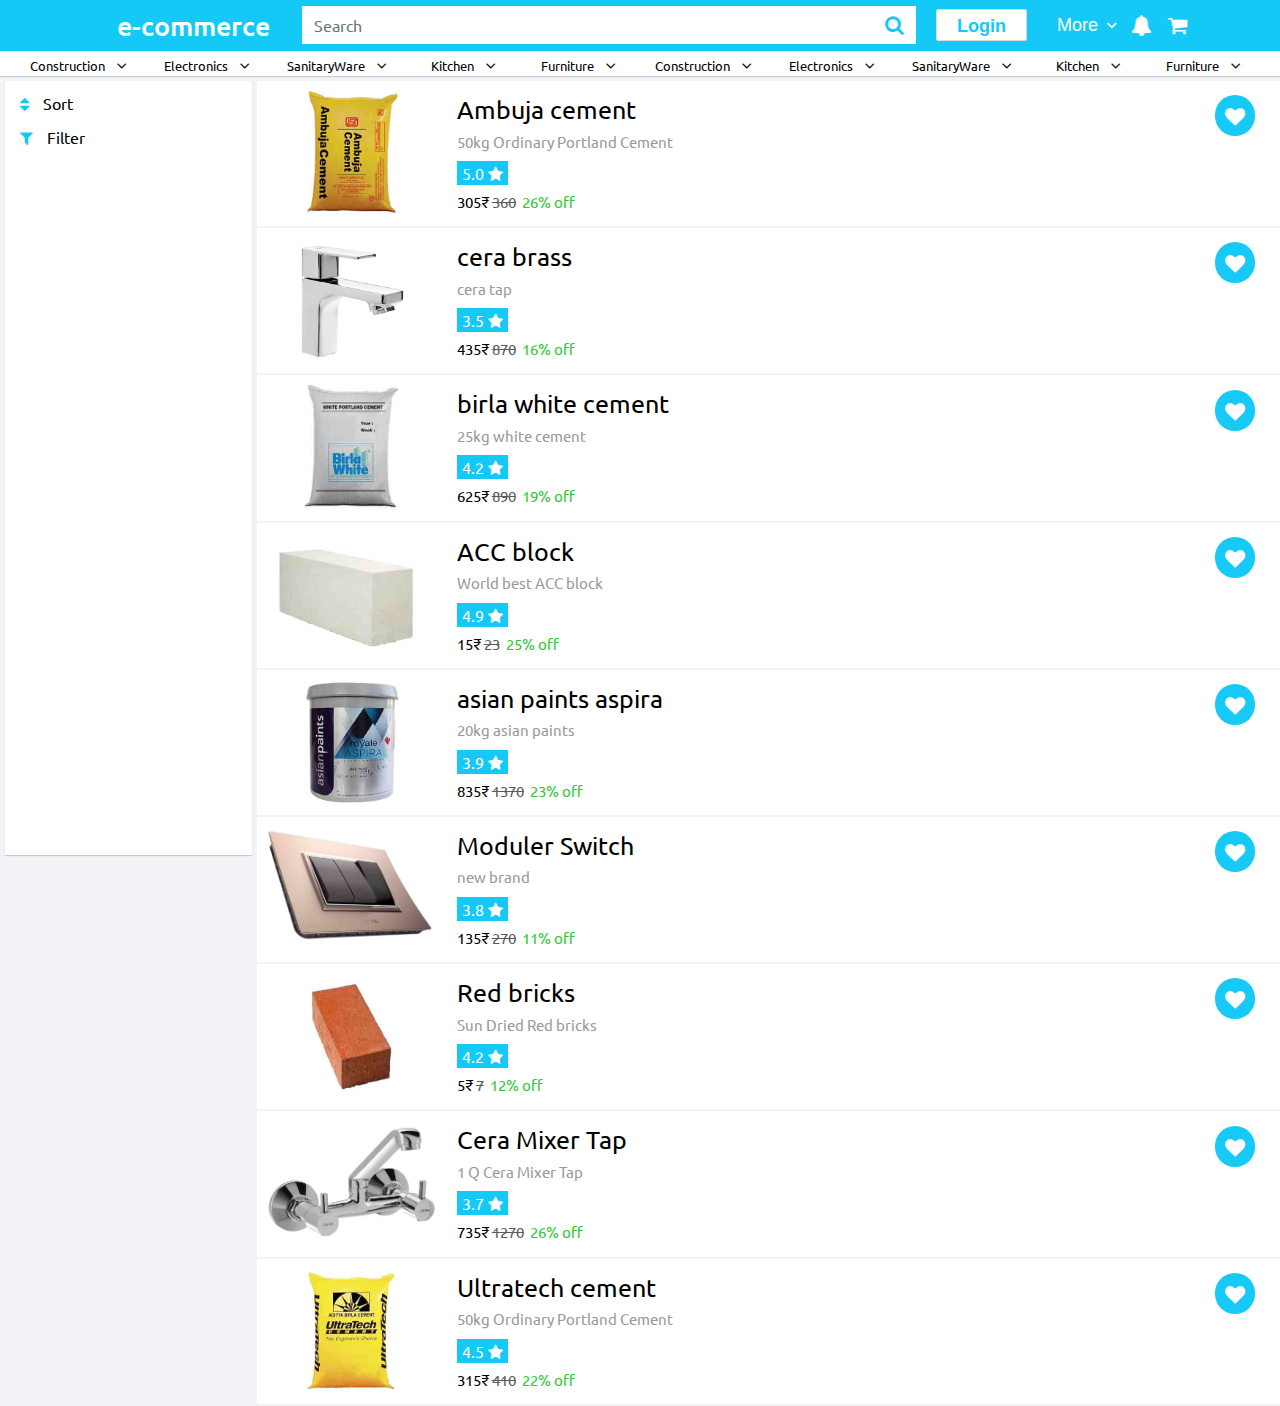
==== search_product.html @ 39e4386f "Add files via upload" ====
<!doctype html>
<html lang="en">

<head>
    <!-- Required meta tags -->
    <meta charset="utf-8">
    <!--<meta name="viewport" content="width=device-width, initial-scale=1, shrink-to-fit=no">-->
    <meta name="viewport" content="width=device-width, initial-scale=1">
    <!-- browser them color-->
    <meta name="theme-color" content="#15c9f6" />
    <link rel="stylesheet" href="https://maxcdn.bootstrapcdn.com/bootstrap/4.5.2/css/bootstrap.min.css">
    <script src="https://ajax.googleapis.com/ajax/libs/jquery/3.5.1/jquery.min.js"></script>
    <script src="https://cdnjs.cloudflare.com/ajax/libs/popper.js/1.16.0/umd/popper.min.js"></script>
    <script src="https://maxcdn.bootstrapcdn.com/bootstrap/4.5.2/js/bootstrap.min.js"></script>
    <!--font awesome icon-->
    <link rel="stylesheet" href="https://cdnjs.cloudflare.com/ajax/libs/font-awesome/4.7.0/css/font-awesome.min.css"
        integrity="sha512-SfTiTlX6kk+qitfevl/7LibUOeJWlt9rbyDn92a1DqWOw9vWG2MFoays0sgObmWazO5BQPiFucnnEAjpAB+/Sw=="
        crossorigin="anonymous" />

    <!-- google font style-->
    <link rel="preconnect" href="https://fonts.gstatic.com">
    <link href="https://fonts.googleapis.com/css2?family=Ubuntu&display=swap" rel="stylesheet">

    <link rel="stylesheet" href="css\phone.css">
    <link rel="stylesheet" href="css\style.css">
    <link rel="stylesheet" href="css/search_page_style.css">

    <title>e-commerce</title>
    <!-- page icon-->
    <!--<link rel="shortcut icon" href='images\person-male.jpg'>-->

</head>

<body>

    <!-- Navbar start -->

    <!--side navbar start-->
    <section>
        <div class="scrolltop float-right">
            <div class="menu-btn">
                <div class="menu-btn_burger ">

                </div>
            </div>
        </div>

        <div class="header" id="topheader">
            <nav class="">
                <div class="slide" id="">

                    <div class="l-navbar">


                        <div class="nav-item2">
                            <a href="" class="d-flex">
                                <div class="userimage">
                                    <yt-img-shadow id="avatar" width="48"
                                        class="style-scope ytd-rich-grid-media no-transition"
                                        style="background-color: transparent;" loaded="">
                                        <!--css-build:shady--><img id="img" class="style-scope yt-img-shadow" alt=""
                                            width="48" src="images/User image/person-male.jpg">
                                    </yt-img-shadow>
                                </div>
                                <p href="#">Login & Signup</p>
                                <!--<p href="#">user name</p>-->
                            </a>
                        </div>

                        <ul class="l-navbar-2">
                            <li class="nav-item1">
                                <a href="index.html">
                                    <p class="dropdown-item" href="#"><i class="fa fa-home"></i>Home</p>
                                </a>
                                <a href="#">
                                    <p class="dropdown-item" href="#"><i class="fa fa-user-circle"></i>My Account</p>
                                </a>
                                <a href="#">
                                    <p class="dropdown-item" href="#"><i class="fa fa-archive"></i>Orders</p>
                                </a>
                                <a href="#">
                                    <p class="dropdown-item" href="#"><i class="fa fa-heart"></i>Wishlist</p>
                                </a>
                                <a href="#">
                                    <p class="dropdown-item" href="#"><i class="fa fa-shopping-cart"></i>Cart</p>
                                </a>
                                <a href="#">
                                    <div class="hr1">
                                        <hr>
                                    </div>
                            </li>

                            <li class="nav-item1">
                                <p class="explore-m">Explore</p>
                                <a href="#">
                                    <p class="dropdown-item" href="#">Top Categories</p>
                                </a>
                                <a href="#">
                                    <p class="dropdown-item" href="#">Today's Deals</p>
                                </a>
                                <div class="hr1">
                                    <hr>
                                </div>
                            </li>

                            <li class="nav-item1">
                                <!-- full screen button -->
                                <a href="#" onclick="openfullscreen()">
                                    <p class="dropdown-item full_screen" href="#"><i class="fa fa-arrows-alt"
                                            aria-hidden="true"></i>Fullscreen</p>
                                </a>

                                <!-- close screen button -->

                                <a href="#" onclick="closefullscreen()">
                                    <p class="dropdown-item close_screen" href="#"><i class="fa fa-compress"
                                            aria-hidden="true"></i>Exitfullscreen</p>
                                </a>

                                <a href="#">
                                    <p class="dropdown-item" href="#"><i class="fa fa-bell"
                                            aria-hidden="true"></i>Notification</p>
                                </a>
                                <a href="#">
                                    <p class="dropdown-item" href="#"><i class="fa fa-map" aria-hidden="true"></i>Select
                                        your address</p>
                                </a>
                                <div class="hr1">
                                    <hr>
                                </div>
                            </li>

                            <li class="nav-item1">
                                <a href="#">
                                    <p class="dropdown-item" href="#"><i class="fa fa-question"
                                            aria-hidden="true"></i>24 x 7 Customer
                                        Care
                                    </p>
                                </a>
                                <a href="#">
                                    <p class="dropdown-item" href="#"><i class="fa fa-users"
                                            aria-hidden="true"></i>About Us</p>
                                </a>

                                <div class="hr1">
                                    <hr>
                                </div>
                                <a href="">
                                    <p class="dropdown-item" href="#"><i class="fa fa-user-circle"></i>Log Out</p>
                                </a>
                                <br>
                                <br>
                            </li>
                        </ul>

                    </div>
            </nav>
        </div>
        <!--side navbar end-->

        <!--main navbar start-->
        <nav class="navbar navbar-expand-lg navbar-dark fixed-top">

            <div class="container p--2">


                <div class="burger">
                    <div class="line"></div>
                    <div class="line"></div>
                    <div class="line"></div>
                </div>

                <a class="navbar-brand text-lowercase" href="#">e-commerce</a>

                <!--icon start-->
                <div class="main-nav">

                    <!-- icon button start-->
                    <a href="#"><i class="fa fa-bell" aria-hidden="true"></i></a>
                    <!--
          <span id="cart__total_ball_1">0</span>
          -->

                    <a href="#"><i class="fa fa-shopping-cart"></i></a>
                    <!-- icon button end-->
                </div>

                <!--icon end-->



                <div class=" input-group mb-3 search">
                    <div class="burger-1">
                        <div class="line-1"></div>
                        <div class="line-1"></div>
                        <div class="line-1"></div>
                    </div>

                    <input type="text" class="form-control comment-2" id="myInput" onkeyup="getsearchvalue()"
                        placeholder="Search">
                    <div class="can1">

                        <svg focusable="false" onclick="clearsearch()" xmlns="http://www.w3.org/2000/svg" width="34"
                            height="34" viewBox="0 0 16 27">
                            <path
                                d="M19 6.41L17.59 5 12 10.59 6.41 5 5 6.41 10.59 12 5 17.59 6.41 19 12 13.41 17.59 19 19 17.59 13.41 12z">
                            </path>
                        </svg>
                    </div>

                    <div class="input-group-append">
                        <a class="input-group-text search1" href="#"><i class="fa fa-search" aria-hidden="true"></i></a>
                    </div>

                    <div class="main-nav-1">

                        <!-- icon button start-->
                        <a href="#"><i class="fa fa-shopping-cart"></i></a>
                        <!-- icon button end-->
                    </div>
                </div>

                <div class="collapse navbar-collapse" id="navbarSupportedContent">
                    <ul class="navbar-nav ml-auto">

                        <!-- Dropdown menu start-->
                        <li class="nav-item dropdown drop1 d1">
                            <a class="nav-link1 " href="#">
                                Login
                            </a>
                            <div class="dropdown-menu s-1 d1">
                                <!--
                <div class="nav-item2 nav-item3">
                  <a href="" class="d-flex dra-2">
                    <div class="userimage2">
                      <yt-img-shadow id="avatar" width="48" class="style-scope ytd-rich-grid-media no-transition"
                        style="background-color: transparent;" loaded="">
                        <img id="img" class="style-scope yt-img-shadow" alt="" width="48"
                          src="images/User image/1IMG-20201130-WA0020.jpg">
                      </yt-img-shadow>
                    </div>
    
                    <p href="#">user name</p>
                  </a>
                </div>
              
              -->
                                <a href="#" class="dra-1">
                                    <p class="dropdown-item" href="#">New Customer ? <span href="">Sign Up</span></p>
                                </a>


                                <a href="#" class="dra-1">
                                    <p class="dropdown-item" href="#"><i class="fa fa-user-circle"
                                            aria-hidden="true"></i>My Account</p>
                                </a>
                                <a href="#" class="dra-1">
                                    <p class="dropdown-item" href="#"><i class="fa fa-archive"></i>Orders</p>
                                </a>
                                <a href="#" class="dra-1">
                                    <p class="dropdown-item" href="#"><i class="fa fa-heart"></i>Wishlist</p>
                                </a>
                                <a href="#" class="dra-1">
                                    <p class="dropdown-item" href="#"><i class="fa fa-user-circle"></i>Log Out</p>
                                </a>
                            </div>
                        </li>

                        <li class="nav-item dropdown drop1 d2">
                            <a class="nav-link1 dropdown-toggle1" href="#" id="navbardrop" data-toggle="dropdown">
                                More
                                <div class="s11">
                                    <svg width="7" height="10" viewBox="0 0 16 27" xmlns="http://www.w3.org/2000/svg"
                                        class="svv1">
                                        <path d="M16 23.207L6.11 13.161 16 3.093 12.955 0 0 13.161l12.955 13.161z"
                                            fill="#fff" class="_1zrN4q"></path>
                                    </svg>
                                </div>
                            </a>
                            <div class="dropdown-menu s-2 d2">
                                <a href="#" class="dra-1">
                                    <p class="dropdown-item" href="#"><i class="fa fa-bell"
                                            aria-hidden="true"></i>Notification</p>
                                </a>
                                <a href="#" class="dra-1">
                                    <p class="dropdown-item" href="#"><i class="fa fa-map" aria-hidden="true"></i>Select
                                        your address</p>
                                </a>
                                <a href="#" class="dra-1">
                                    <p class="dropdown-item" href="#"><i class="fa fa-question"
                                            aria-hidden="true"></i>24 x 7 Customer
                                        Care</p>
                                </a>
                                <a href="#" class="dra-1">
                                    <p class="dropdown-item" href="#"><i class="fa fa-users"
                                            aria-hidden="true"></i>About Us</p>
                                </a>
                            </div>
                        </li>
                        <!-- Dropdown menu end-->

                        <!-- icon button start-->
                        <li class="nav-item">
                            <a class="nav-link" href="#"><i class="fa fa-bell" aria-hidden="true"></i></a>
                            <!--
              <span id="cart__total_ball_2">50</span>
              -->
                        </li>

                        <li class="nav-item">
                            <a class="nav-link" href="#"><i class="fa fa-shopping-cart"></i></a>
                        </li>
                        <!-- icon button end-->
                    </ul>
                </div>
            </div>

        </nav>
        <!--main navbar end-->
        </div>
    </section>
    <!-- Navbar start end -->

    <!--link slider start-->
    <section class="slide1">
        <div class="scrollmenu container-fluid">

            <div class="new1 d_1 container nw1">
                <a href="#" class="l-scroll-h">Construction<i class="fa fa-angle-left lefta"></i></a>
                <div class="dropdown-main">
                    <ul>

                        <li class=" cs1">
                            <a class="dropdown-a" href="#">Cement
                                <i class="fa fa-angle-right"></i>
                            </a>

                            <div class="dropdown-sub">
                                <ul>
                                    <li class=" cs2">
                                        <a class="dropdown-a d-flex" href="#">Cement Company</a>
                                        <div class="dropdown-sub3">
                                            <ul>
                                                <li>
                                                    <a class="dropdown-a" href="#">Ambuja cement</a>
                                                </li>
                                                <li>
                                                    <a class="dropdown-a" href="#">Ultratech cement</a>
                                                </li>
                                                <li>
                                                    <a class="dropdown-a" href="#">Birla white cement</a>
                                                </li>
                                                <li>
                                                    <a class="dropdown-a" href="#">JK white cement</a>
                                                </li>
                                            </ul>
                                        </div>

                                    </li>

                                    <li>
                                        <a class="dropdown-a" href="#">Ordinary Portland Cement</a>
                                    </li>
                                    <li>
                                        <a class="dropdown-a" href="#">Portland Pozzolana Cement</a>
                                    </li>
                                    <li>
                                        <a class="dropdown-a" href="#">Rapid Hardening Cement</a>
                                    </li>
                                    <li>
                                        <a class="dropdown-a" href="#">Quick setting cement</a>
                                    </li>
                                    <li>
                                        <a class="dropdown-a" href="#">Low Heat Cement</a>
                                    </li>
                                    <li>
                                        <a class="dropdown-a" href="#">Sulfates resisting cement</a>
                                    </li>
                                    <li>
                                        <a class="dropdown-a" href="#">High Alumina Cement</a>
                                    </li>
                                    <li>
                                        <a class="dropdown-a" href="#">White Cement</a>
                                    </li>
                                    <li>
                                        <a class="dropdown-a" href="#">Colored cement</a>
                                    </li>
                                    <li>
                                        <a class="dropdown-a" href="#">Air Entraining Cement</a>
                                    </li>
                                    <li>
                                        <a class="dropdown-a" href="#">Expansive cement</a>
                                    </li>
                                    <li>
                                        <a class="dropdown-a" href="#">Hydrographic cement</a>
                                    </li>
                                </ul>
                            </div>

                        </li>

                        <li class=" cs1">
                            <a class="dropdown-a" href="#">TMT Bars
                                <i class="fa fa-angle-right"></i>
                            </a>
                            <div class="dropdown-sub">
                                <ul>
                                    <li class=" cs2">
                                        <a class="dropdown-a d-flex" href="#">TMT Bars Company</a>
                                        <div class="dropdown-sub3">
                                            <ul>
                                                <li>
                                                    <a class="dropdown-a" href="#">Jindal panther</a>
                                                </li>
                                                <li>
                                                    <a class="dropdown-a" href="#">JSW TMT Steel</a>
                                                </li>
                                                <li>
                                                    <a class="dropdown-a" href="#">Mongia Steel</a>
                                                </li>
                                                <li>
                                                    <a class="dropdown-a" href="#">TATA TMT Steel</a>
                                                </li>
                                            </ul>
                                        </div>

                                    </li>
                                    <li>
                                        <a class="dropdown-a" href="#">Fe 415 grade</a>
                                    </li>
                                    <li>
                                        <a class="dropdown-a" href="#">Fe 500 grade</a>
                                    </li>
                                    <li>
                                        <a class="dropdown-a" href="#">Fe 550 grade</a>
                                    </li>
                                    <li>
                                        <a class="dropdown-a" href="#">Fe 600 grade</a>
                                    </li>
                                </ul>
                            </div>
                        </li>

                        <li class=" cs1">
                            <a class="dropdown-a" href="#">Bricks and Acc Blocks
                                <i class="fa fa-angle-right"></i>
                            </a>
                            <div class="dropdown-sub">
                                <ul>
                                    <li>
                                        <a class="dropdown-a" href="#">Sun-Dried or Unburnt Clay Bricks</a>
                                    </li>

                                    <li class=" cs2">
                                        <a class="dropdown-a" href="#">Burnt Clay Bricks</a>
                                        <div class="dropdown-sub3">
                                            <ul>
                                                <li>
                                                    <a class="dropdown-a" href="#">First class bricks</a>
                                                </li>
                                                <li>
                                                    <a class="dropdown-a" href="#">Second class bricks</a>
                                                </li>
                                                <li>
                                                    <a class="dropdown-a" href="#">Third class bricks</a>
                                                </li>
                                                <li>
                                                    <a class="dropdown-a" href="#">Fourth class bricks</a>
                                                </li>
                                            </ul>
                                        </div>
                                    </li>

                                    <li>
                                        <a class="dropdown-a" href="#">Fly Ash Bricks</a>
                                    </li>
                                    <li>
                                        <a class="dropdown-a" href="#">Concrete Bricks</a>
                                    </li>

                                    <li>
                                        <a class="dropdown-a" href="#">Engineering Bricks</a>
                                    </li>
                                    <li>
                                        <a class="dropdown-a" href="#">Sand Lime or Calcium Silicate Bricks</a>
                                    </li>
                                    <li>
                                        <a class="dropdown-a" href="#">Acc Blocks</a>
                                    </li>
                                </ul>
                            </div>
                        </li>

                        <li class=" cs1">
                            <a class="dropdown-a" href="#">Tile
                                <i class="fa fa-angle-right"></i>
                            </a>
                            <div class="dropdown-sub">
                                <ul>

                                    <li class=" cs2">
                                        <a class="dropdown-a" href="#">Tiles Company</a>
                                        <div class="dropdown-sub3">
                                            <ul>
                                                <li>
                                                    <a class="dropdown-a" href="#">Kajaria Tile</a>
                                                </li>
                                                <li>
                                                    <a class="dropdown-a" href="#">Somany Tile</a>
                                                </li>
                                                <li>
                                                    <a class="dropdown-a" href="#">Pengvin Ceramic</a>
                                                </li>
                                                <li>
                                                    <a class="dropdown-a" href="#">Santuro Ceramic</a>
                                                </li>
                                            </ul>
                                        </div>
                                    </li>

                                    <li>
                                        <a class="dropdown-a" href="#">Porcelain Tiles</a>
                                    </li>
                                    <li>
                                        <a class="dropdown-a" href="#">Mosaic Tiles</a>
                                    </li>
                                    <li>
                                        <a class="dropdown-a" href="#">Marble Tiles</a>
                                    </li>
                                    <li>
                                        <a class="dropdown-a" href="#">Granite Tiles</a>
                                    </li>
                                    <li>
                                        <a class="dropdown-a" href="#">Travertine Tiles</a>
                                    </li>
                                    <li>
                                        <a class="dropdown-a" href="#">Slate Tiles</a>
                                    </li>
                                    <li>
                                        <a class="dropdown-a" href="#">Sandstone Tiles</a>
                                    </li>
                                    <li>
                                        <a class="dropdown-a" href="#">Terrazzo Tiles</a>
                                    </li>
                                    <li>
                                        <a class="dropdown-a" href="#">Onyx Tiles</a>
                                    </li>
                                    <li>
                                        <a class="dropdown-a" href="#">Wooden Tiles</a>
                                    </li>
                                    <li>
                                        <a class="dropdown-a" href="#">Hardwood Tiles</a>
                                    </li>
                                    <li>
                                        <a class="dropdown-a" href="#">Faux Wood Tiles</a>
                                    </li>
                                    <li>
                                        <a class="dropdown-a" href="#">Quartzite Tiles</a>
                                    </li>
                                </ul>
                            </div>
                        </li>
                        <li class=" cs1">
                            <a class="dropdown-a" href="#">Marble
                                <i class="fa fa-angle-right"></i>
                            </a>

                            <div class="dropdown-sub">
                                <ul>
                                    <li>
                                        <a class="dropdown-a" href="#">CALACATTA</a>
                                    </li>
                                    <li>
                                        <a class="dropdown-a" href="#">CALACATTA GOLD</a>
                                    </li>
                                    <li>
                                        <a class="dropdown-a" href="#">CARRARA WHITE</a>
                                    </li>
                                    <li>
                                        <a class="dropdown-a" href="#">STATUARIETTO</a>
                                    </li>

                                    <li>
                                        <a class="dropdown-a" href="#">ARABESCATO BRECCIA</a>
                                    </li>
                                    <li>
                                        <a class="dropdown-a" href="#">BIANCO LASA</a>
                                    </li>
                                    <li>
                                        <a class="dropdown-a" href="#">MACAEL WHITE</a>
                                    </li>
                                    <li>
                                        <a class="dropdown-a" href="#">CALACATTA LINCOLN</a>
                                    </li>

                                    <li>
                                        <a class="dropdown-a" href="#">LILAC</a>
                                    </li>
                                    <li>
                                        <a class="dropdown-a" href="#">THASSOS WHITE</a>
                                    </li>
                                    <li>
                                        <a class="dropdown-a" href="#">MOSCATO BEIGE</a>
                                    </li>
                                    <li>
                                        <a class="dropdown-a" href="#">BOTICCINO</a>
                                    </li>

                                    <li>
                                        <a class="dropdown-a" href="#">PREMIUM BEIGE</a>
                                    </li>
                                    <li>
                                        <a class="dropdown-a" href="#">PIETRA GREY</a>
                                    </li>

                                </ul>
                            </div>
                        </li>

                        <li class=" cs1">
                            <a class="dropdown-a" href="#">Raw Material<i class="fa fa-angle-right"></i></a>
                            <div class="dropdown-sub">
                                <ul>
                                    <li>
                                        <a class="dropdown-a" href="#">Sand</a>
                                    </li>
                                    <li>
                                        <a class="dropdown-a" href="#">Aggregates</a>
                                    </li>

                                    <li>
                                        <a class="" href="#"></a>
                                    </li>
                                    <li>
                                        <a class="" href="#"></a>
                                    </li>

                                    <li>
                                        <a class="" href="#"></a>
                                    </li>
                                    <li>
                                        <a class="" href="#"></a>
                                    </li>
                                    <li>
                                        <a class="" href="#"></a>
                                    </li>

                                </ul>
                            </div>
                        </li>
                    </ul>
                </div>
            </div>

            <div class="new1 d_1 container">
                <a href="#" class="l-scroll-h">Electronics<i class="fa fa-angle-left lefta"></i></a>
                <div class="dropdown-main">
                    <ul>

                        <li class=" cs1">
                            <a class="dropdown-a" href="#">Switch<i class="fa fa-angle-right"></i></a>

                            <div class="dropdown-sub">
                                <ul>

                                    <li class=" cs2">
                                        <a class="dropdown-a" href="#">Switch Company</a>
                                        <div class="dropdown-sub3">
                                            <ul>
                                                <li>
                                                    <a class="dropdown-a" href="#">Havells</a>
                                                </li>
                                                <li>
                                                    <a class="dropdown-a" href="#">Anchor</a>
                                                </li>
                                                <li>
                                                    <a class="dropdown-a" href="#">Legrand</a>
                                                </li>
                                                <li>
                                                    <a class="dropdown-a" href="#">Simon</a>
                                                </li>
                                            </ul>
                                        </div>
                                    </li>

                                    <li>
                                        <a class="dropdown-a" href="#">Moduler switch</a>
                                    </li>

                                    <li class=" cs2">
                                        <a class="dropdown-a" href="#">Way Switch</a>
                                        <div class="dropdown-sub3">
                                            <ul>
                                                <li>
                                                    <a class="dropdown-a" href="#">One way Electrical Switch</a>
                                                </li>
                                                <li>
                                                    <a class="dropdown-a" href="#">Two way Electrical Switch</a>
                                                </li>
                                                <li>
                                                    <a class="dropdown-a" href="#">Three way Electrical Switch</a>
                                                </li>
                                                <li>
                                                    <a class="dropdown-a" href="#">Four Way Electrical Switch</a>
                                                </li>
                                            </ul>
                                        </div>
                                    </li>

                                    <li>
                                        <a class="dropdown-a" href="#">Multi-Location Switch</a>
                                    </li>
                                    <li>
                                        <a class="dropdown-a" href="#">Bell Switch</a>
                                    </li>
                                    <li>
                                        <a class="dropdown-a" href="#">Fan Regulator</a>
                                    </li>
                                    <li>
                                        <a class="dropdown-a" href="#">Modular mcb switch</a>
                                    </li>
                                    <li>
                                        <a class="dropdown-a" href="#">Dimmer Switch</a>
                                    </li>
                                    <li>
                                        <a class="dropdown-a" href="#">Motor Starter Switch</a>
                                    </li>

                                </ul>
                            </div>

                        </li>

                        <li class=" cs1">
                            <a class="dropdown-a" href="#">Sockets
                                <i class="fa fa-angle-right"></i>
                            </a>
                            <div class="dropdown-sub">
                                <ul>
                                    <li class=" cs2">
                                        <a class="dropdown-a" href="#">Socket Company</a>
                                        <div class="dropdown-sub3">
                                            <ul>
                                                <li>
                                                    <a class="dropdown-a" href="#">Havells</a>
                                                </li>
                                                <li>
                                                    <a class="dropdown-a" href="#">Anchor</a>
                                                </li>
                                                <li>
                                                    <a class="dropdown-a" href="#">Legrand</a>
                                                </li>
                                                <li>
                                                    <a class="dropdown-a" href="#">Simon</a>
                                                </li>
                                            </ul>
                                        </div>
                                    </li>

                                    <li>
                                        <a class="dropdown-a" href="#">Moduler Socket</a>
                                    </li>

                                    <li>
                                        <a class="dropdown-a" href="#">two pin plug Socket</a>
                                    </li>

                                    <li>
                                        <a class="dropdown-a" href="#">three pin plug Socket</a>
                                    </li>

                                    <li>
                                        <a class="dropdown-a" href="#">Heater Socket</a>
                                    </li>

                                    <li>
                                        <a class="dropdown-a" href="#">USB Charger or Socket</a>
                                    </li>

                                    <li>
                                        <a class="dropdown-a" href="#">TV Socket</a>
                                    </li>

                                </ul>
                            </div>
                        </li>

                        <li class=" cs1">
                            <a class="dropdown-a" href="#">Light<i class="fa fa-angle-right"></i></a>
                            <div class="dropdown-sub">
                                <ul>
                                    <li class=" cs2">
                                        <a class="dropdown-a" href="#">Light Company</a>
                                        <div class="dropdown-sub3">
                                            <ul>
                                                <li>
                                                    <a class="dropdown-a" href="#">Havells</a>
                                                </li>
                                                <li>
                                                    <a class="dropdown-a" href="#">Anchor</a>
                                                </li>
                                                <li>
                                                    <a class="dropdown-a" href="#">Legrand</a>
                                                </li>
                                                <li>
                                                    <a class="dropdown-a" href="#">Simon</a>
                                                </li>
                                            </ul>
                                        </div>
                                    </li>

                                    <li class=" cs2">
                                        <a class="dropdown-a" href="#">Bulb holder</a>
                                        <div class="dropdown-sub3">
                                            <ul>
                                                <li>
                                                    <a class="dropdown-a" href="#">Moduler Bulb holder</a>
                                                </li>
                                                <li>
                                                    <a class="dropdown-a" href="#">Normal Bulb holder</a>
                                                </li>
                                                <li>
                                                    <a class="dropdown-a" href="#">Bayonet Cap</a>
                                                </li>
                                                <li>
                                                    <a class="dropdown-a" href="#">Edison Screw Cap</a>
                                                </li>
                                            </ul>
                                        </div>
                                    </li>

                                    <li>
                                        <a class="dropdown-a" href="#">Pendants</a>
                                    </li>
                                    <li>
                                        <a class="dropdown-a" href="#">Wall scones</a>
                                    </li>
                                    <li>
                                        <a class="dropdown-a" href="#">Valance lighting</a>
                                    </li>
                                    <li>
                                        <a class="dropdown-a" href="#">Track lighting</a>
                                    </li>

                                    <li>
                                        <a class="dropdown-a" href="#">Chandeliers</a>
                                    </li>
                                    <li>
                                        <a class="dropdown-a" href="#">Ceiling</a>
                                    </li>
                                    <li>
                                        <a class="dropdown-a" href="#">Recessed</a>
                                    </li>
                                    <li>
                                        <a class="dropdown-a" href="#">Undercabinet</a>
                                    </li>

                                    <li>
                                        <a class="dropdown-a" href="#">Floor lamps</a>
                                    </li>
                                    <li>
                                        <a class="dropdown-a" href="#">Wall grazers</a>
                                    </li>
                                    <li>
                                        <a class="dropdown-a" href="#">Wall washers</a>
                                    </li>
                                </ul>
                            </div>
                        </li>

                        <li class=" cs1">
                            <a class="dropdown-a" href="#">Other
                                <i class="fa fa-angle-right"></i>
                            </a>
                            <div class="dropdown-sub">
                                <ul>
                                    <li>
                                        <a class="dropdown-a" href="#">Switch Bord</a>
                                    </li>
                                    <li>
                                        <a class="dropdown-a" href="#">Moduler Switch Bord</a>
                                    </li>
                                    <li>
                                        <a class="dropdown-a" href="#">Power Unit</a>
                                    </li>
                                    <li>
                                        <a class="dropdown-a" href="#">Wire</a>
                                    </li>
                                </ul>
                            </div>
                        </li>
                    </ul>
                </div>
            </div>

            <div class="new1 d_1 container">
                <a href="#" class="l-scroll-h">SanitaryWare<i class="fa fa-angle-left lefta"></i></a>
                <div class="dropdown-main">
                    <ul>

                        <li class=" cs1">
                            <a class="dropdown-a" href="#">Tap
                                <i class="fa fa-angle-right"></i>
                            </a>

                            <div class="dropdown-sub">
                                <ul>
                                    <li>
                                        <a class="dropdown-a" href="#">Kitchen Tap</a>
                                    </li>
                                    <li>
                                        <a class="dropdown-a" href="#">Modern Tap</a>
                                    </li>
                                    <li>
                                        <a class="dropdown-a" href="#">Single lever</a>
                                    </li>
                                    <li>
                                        <a class="dropdown-a" href="#">Wall Mounted</a>
                                    </li>
                                    <li>
                                        <a class="dropdown-a" href="#">Twin lever</a>
                                    </li>
                                    <li>
                                        <a class="dropdown-a" href="#">Mixer Tap</a>
                                    </li>
                                    <li>
                                        <a class="dropdown-a" href="#">Dual Spout</a>
                                    </li>
                                    <li>
                                        <a class="dropdown-a" href="#">Luxury Tap</a>
                                    </li>
                                </ul>
                            </div>

                        </li>

                        <li class=" cs1">
                            <a class="dropdown-a" href="#">Shower
                                <i class="fa fa-angle-right"></i>
                            </a>
                            <div class="dropdown-sub">
                                <ul>
                                    <li>
                                        <a class="dropdown-a" href="#">Overhead Shower</a>
                                    </li>
                                    <li>
                                        <a class="dropdown-a" href="#">Rain Shower</a>
                                    </li>
                                    <li>
                                        <a class="dropdown-a" href="#">Hand Shower</a>
                                    </li>
                                    <li>
                                        <a class="dropdown-a" href="#">Brass Showers</a>
                                    </li>
                                    <li>
                                        <a class="dropdown-a" href="#">Multi Function Shower</a>
                                    </li>
                                    <li>
                                        <a class="dropdown-a" href="#">CP Shower</a>
                                    </li>
                                    <li>
                                        <a class="dropdown-a" href="#">Waterfall Shower</a>
                                    </li>
                                    <li>
                                        <a class="dropdown-a" href="#">Telephonic Shower</a>
                                    </li>
                                    <li>
                                        <a class="dropdown-a" href="#">Wall Shower</a>
                                    </li>
                                </ul>
                            </div>
                        </li>

                        <li class=" cs1">
                            <a class="dropdown-a" href="#">Pipes
                                <i class="fa fa-angle-right"></i>
                            </a>
                            <div class="dropdown-sub">
                                <ul>

                                    <li class=" cs2">
                                        <a class="dropdown-a" href="#">PVC Pipe</a>
                                        <div class="dropdown-sub3">
                                            <ul>
                                                <li>
                                                    <a class="dropdown-a" href="#">Sink drain Pipe</a>
                                                </li>
                                                <li>
                                                    <a class="dropdown-a" href="#">Toilet drain Pipe</a>
                                                </li>
                                                <li>
                                                    <a class="dropdown-a" href="#">Bathtub drain Pipe</a>
                                                </li>
                                                <li>
                                                    <a class="dropdown-a" href="#">Vent stacks Pipe</a>
                                                </li>
                                                <li>
                                                    <a class="dropdown-a" href="#">Main water Pipe</a>
                                                </li>
                                                <li>
                                                    <a class="dropdown-a" href="#">High-pressure Pipe</a>
                                                </li>

                                            </ul>
                                        </div>
                                    </li>

                                    <li class=" cs2">
                                        <a class="dropdown-a" href="#">CPVC Pipe</a>
                                        <div class="dropdown-sub3">
                                            <ul>
                                                <li>
                                                    <a class="dropdown-a" href="#">Hot water Pipe</a>
                                                </li>
                                                <li>
                                                    <a class="dropdown-a" href="#">Drinking water Pipe</a>
                                                </li>
                                                <li>
                                                    <a class="dropdown-a" href="#">Hot water drains Pipe</a>
                                                </li>
                                                <li>
                                                    <a class="dropdown-a" href="#">Waste and water disposal Pipe</a>
                                                </li>
                                            </ul>
                                        </div>
                                    </li>

                                    <li>
                                        <a class="dropdown-a" href="#">Copper Pipe</a>
                                    </li>
                                    <li>
                                        <a class="dropdown-a" href="#">PEX Pipe</a>
                                    </li>

                                    <li>
                                        <a class="dropdown-a" href="#">Galvanized Piping</a>
                                    </li>
                                    <li>
                                        <a class="dropdown-a" href="#">Brass Pipe</a>
                                    </li>
                                </ul>
                            </div>
                        </li>

                        <li class=" cs1">
                            <a class="dropdown-a" href="#">Water Tank
                                <i class="fa fa-angle-right"></i>
                            </a>
                            <div class="dropdown-sub">
                                <ul>
                                    <li>
                                        <a class="dropdown-a" href="#">1000L</a>
                                    </li>
                                    <li>
                                        <a class="dropdown-a" href="#">2000L</a>
                                    </li>
                                    <li>
                                        <a class="dropdown-a" href="#">3000L</a>
                                    </li>
                                    <li>
                                        <a class="dropdown-a" href="#">4000L</a>
                                    </li>
                                    <li>
                                        <a class="dropdown-a" href="#">5000L</a>
                                    </li>
                                    <li>
                                        <a class="dropdown-a" href="#">6000L</a>
                                    </li>
                                    <li>
                                        <a class="dropdown-a" href="#">7000L</a>
                                    </li>
                                    <li>
                                        <a class="dropdown-a" href="#">8000L</a>
                                    </li>
                                    <li>
                                        <a class="dropdown-a" href="#">9000L</a>
                                    </li>
                                    <li>
                                        <a class="dropdown-a" href="#">10,000L</a>
                                    </li>
                                </ul>
                            </div>
                        </li>

                        <li class=" cs1">
                            <a class="dropdown-a" href="#">wash basin and bathtub
                                <i class="fa fa-angle-right"></i>
                            </a>

                            <div class="dropdown-sub">
                                <ul>
                                    <li>
                                        <a class="dropdown-a" href="#">Top mounted sink</a>
                                    </li>
                                    <li>
                                        <a class="dropdown-a" href="#">Wall mounted sink </a>
                                    </li>
                                    <li>
                                        <a class="dropdown-a" href="#">Under mount Sink</a>
                                    </li>
                                    <li>
                                        <a class="dropdown-a" href="#">Pedestal Sink</a>
                                    </li>
                                    <li>
                                        <a class="dropdown-a" href="#">Wash plane Sink</a>
                                    </li>
                                    <li>
                                        <a class="dropdown-a" href="#">sink with counter top </a>
                                    </li>
                                    <li>
                                        <a class="dropdown-a" href="#">Normal sink</a>
                                    </li>

                                    <li>
                                        <a class="dropdown-a" href="#">modern bathtub</a>
                                    </li>
                                </ul>
                            </div>

                        <li class=" cs1">
                            <a class="dropdown-a" href="#">other
                                <i class="fa fa-angle-right"></i>
                            </a>

                            <div class="dropdown-sub">
                                <ul>
                                    <li>
                                        <a class="dropdown-a" href="#">Shop holde</a>
                                    </li>
                                    <li>
                                        <a class="dropdown-a" href="#">Corner Wall Shelf</a>
                                    </li>
                                    <li>
                                        <a class="dropdown-a" href="#">Tooth Brush Holder</a>
                                    </li>
                                    <li>
                                        <a class="dropdown-a" href="#">Towel holder</a>
                                    </li>
                                    <li>
                                        <a class="dropdown-a" href="#">Toilet paper holder</a>
                                    </li>
                                    <li>
                                        <a class="" href="#"></a>
                                    </li>
                                </ul>
                            </div>

                        </li>

                        </li>
                    </ul>
                </div>
            </div>

            <div class="new1 d_1 container">

                <a href="#" class="l-scroll-h">Kitchen<i class="fa fa-angle-left lefta"></i></a>
                <div class="dropdown-main">
                    <ul>

                        <li class=" cs1">
                            <a class="dropdown-a" href="#">Sink
                                <i class="fa fa-angle-right"></i>
                            </a>

                            <div class="dropdown-sub">
                                <ul>
                                    <li>
                                        <a class="dropdown-a" href="#">Granite / Marble Sink</a>
                                    </li>
                                    <li>
                                        <a class="dropdown-a" href="#">Stainless Steel Sink</a>
                                    </li>
                                    <li>
                                        <a class="dropdown-a" href="#">Quartz Sink</a>
                                    </li>
                                    <li>
                                        <a class="dropdown-a" href="#">Single bowl</a>
                                    </li>
                                    <li>
                                        <a class="dropdown-a" href="#">Double bowl sink</a>
                                    </li>
                                    <li>
                                        <a class="dropdown-a" href="#">Sink with drainboard</a>
                                    </li>
                                    <li>
                                        <a class="dropdown-a" href="#">Top mount sink</a>
                                    </li>
                                    <li>
                                        <a class="dropdown-a" href="#">Undermount sink</a>
                                    </li>
                                    <li>
                                        <a class="dropdown-a" href="#">Integrated sink</a>
                                    </li>
                                </ul>
                            </div>

                        </li>

                        <li class=" cs1">
                            <a class="dropdown-a" href="#">Kitchens Floor Tiles
                                <i class="fa fa-angle-right"></i>
                            </a>
                            <div class="dropdown-sub">
                                <ul>
                                    <li>
                                        <a class="dropdown-a" href="#">Solitaire</a>
                                    </li>
                                    <li>
                                        <a class="dropdown-a" href="#">Premium</a>
                                    </li>
                                    <li>
                                        <a class="dropdown-a" href="#">Nuovo</a>
                                    </li>
                                    <li>
                                        <a class="dropdown-a" href="#">Megalith</a>
                                    </li>
                                    <li>
                                        <a class="dropdown-a" href="#">Square</a>
                                    </li>
                                    <li>
                                        <a class="dropdown-a" href="#">Digital</a>
                                    </li>
                                </ul>
                            </div>
                        </li>

                        <li class=" cs1">
                            <a class="dropdown-a" href="#">Kitchens Tap
                                <i class="fa fa-angle-right"></i>
                            </a>
                            <div class="dropdown-sub">
                                <ul>
                                    <li>
                                        <a class="dropdown-a" href="#">Kitchen Tap</a>
                                    </li>
                                    <li>
                                        <a class="dropdown-a" href="#">Modern Tap</a>
                                    </li>
                                    <li>
                                        <a class="dropdown-a" href="#">Single lever</a>
                                    </li>
                                    <li>
                                        <a class="dropdown-a" href="#">Wall Mounted</a>
                                    </li>
                                    <li>
                                        <a class="dropdown-a" href="#">Twin lever</a>
                                    </li>
                                    <li>
                                        <a class="dropdown-a" href="#">Mixer Tap</a>
                                    </li>
                                    <li>
                                        <a class="dropdown-a" href="#">Dual Spout</a>
                                    </li>
                                    <li>
                                        <a class="dropdown-a" href="#">Luxury Tap</a>
                                    </li>
                                </ul>
                            </div>
                        </li>

                        <li class=" cs1">
                            <a class="dropdown-a" href="#">Kitchen Chimney
                                <i class="fa fa-angle-right"></i>
                            </a>
                            <div class="dropdown-sub">
                                <ul>
                                    <li>
                                        <a class="dropdown-a" href="#">Wall Mounted Chimney</a>
                                    </li>
                                    <li>
                                        <a class="dropdown-a" href="#">Top Mounted Chimney</a>
                                    </li>
                                    <li>
                                        <a class="" href="#"></a>
                                    </li>
                                    <li>
                                        <a class="" href="#"></a>
                                    </li>
                                    <li>
                                        <a class="" href="#"></a>
                                    </li>
                                </ul>
                            </div>
                        </li>

                        <li class=" cs1">
                            <a class="dropdown-a" href="#">Other
                                <i class="fa fa-angle-right"></i>
                            </a>
                            <div class="dropdown-sub">
                                <ul>
                                    <li>
                                        <a class="dropdown-a" href="#">Corner Wall Shelf</a>
                                    </li>
                                    <li>
                                        <a class="dropdown-a" href="#">Towel holder</a>
                                    </li>
                                    <li>
                                        <a class="" href="#"></a>
                                    </li>
                                    <li>
                                        <a class="" href="#"></a>
                                    </li>
                                    <li>
                                        <a class="" href="#"></a>
                                    </li>
                                    <li>
                                        <a class="" href="#"></a>
                                    </li>

                                </ul>
                            </div>
                        </li>

                    </ul>
                </div>
            </div>

            <div class="new1 d_1 container">

                <a href="#" class="l-scroll-h">Furniture<i class="fa fa-angle-left lefta"></i></a>
                <div class="dropdown-main">
                    <ul>

                        <li class=" cs1">
                            <a class="dropdown-a" href="#">Door
                                <i class="fa fa-angle-right"></i>
                            </a>

                            <div class="dropdown-sub">
                                <ul>
                                    <li>
                                        <a class="dropdown-a" href="#">Wood Door</a>
                                    </li>
                                    <li>
                                        <a class="dropdown-a" href="#">Steel Door</a>
                                    </li>
                                    <li>
                                        <a class="dropdown-a" href="#">Aluminium Door</a>
                                    </li>
                                    <li>
                                        <a class="dropdown-a" href="#">UPVC Door</a>
                                    </li>
                                    <li>
                                        <a class="dropdown-a" href="#">Vinyl Door</a>
                                    </li>
                                    <li>
                                        <a class="dropdown-a" href="#">Glass Door</a>
                                    </li>
                                    <li>
                                        <a class="dropdown-a" href="#">Hollow core Doors</a>
                                    </li>

                                </ul>
                            </div>

                        </li>

                        <li class=" cs1">
                            <a class="dropdown-a" href="#">Window
                                <i class="fa fa-angle-right"></i>
                            </a>
                            <div class="dropdown-sub">
                                <ul>
                                    <li>
                                        <a class="dropdown-a" href="#">Wood Window</a>
                                    </li>
                                    <li>
                                        <a class="dropdown-a" href="#">Steel Window</a>
                                    </li>
                                    <li>
                                        <a class="dropdown-a" href="#">Aluminium Window</a>
                                    </li>
                                    <li>
                                        <a class="dropdown-a" href="#">Glass Window</a>
                                    </li>
                                </ul>
                            </div>
                        </li>

                        <li class=" cs1">
                            <a class="dropdown-a" href="#">Chaukhat
                                <i class="fa fa-angle-right"></i>
                            </a>
                            <div class="dropdown-sub">
                                <ul>
                                    <li>
                                        <a class="dropdown-a" href="#">Wood Chaukhat</a>
                                    </li>
                                    <li>
                                        <a class="dropdown-a" href="#">Steel Chaukhat</a>
                                    </li>
                                    <li>
                                        <a class="dropdown-a" href="#">Apollo Chaukhat</a>
                                    </li>
                                    <li>
                                        <a class="" href="#"></a>
                                    </li>
                                </ul>
                            </div>
                        </li>

                        <li class=" cs1">
                            <a class="dropdown-a" href="#">other
                                <i class="fa fa-angle-right"></i>
                            </a>
                            <div class="dropdown-sub">
                                <ul>
                                    <li>
                                        <a class="dropdown-a" href="#">Door Handle</a>
                                    </li>
                                    <li>
                                        <a class="dropdown-a" href="#">door lock</a>
                                    </li>
                                    <li>
                                        <a class="dropdown-a" href="#">Window lock</a>
                                    </li>
                                    <li>
                                        <a class="" href="#"></a>
                                    </li>
                                </ul>
                            </div>
                        </li>
                    </ul>
                </div>
            </div>

            <div class="new1 d_1 container">

                <a href="#" class="l-scroll-h">Construction<i class="fa fa-angle-left lefta"></i></a>
                <div class="dropdown-main2">
                    <ul>

                        <li class=" cs1">
                            <a class="dropdown-a" href="#">
                                <i class="fa fa-angle-left lefta"></i>
                                a
                            </a>

                            <div class="dropdown-sub2">
                                <ul>
                                    <li>
                                        <a class="dropdown-a" href="#">1</a>
                                    </li>
                                    <li>
                                        <a class="dropdown-a" href="#">2</a>
                                    </li>
                                    <li>
                                        <a class="dropdown-a" href="#">3</a>
                                    </li>
                                    <li>
                                        <a class="dropdown-a" href="#">4</a>
                                    </li>
                                </ul>
                            </div>

                        </li>

                        <li class=" cs1">
                            <a class="dropdown-a" href="#">
                                <i class="fa fa-angle-left lefta"></i>
                                b
                            </a>
                            <div class="dropdown-sub2">
                                <ul>
                                    <li>
                                        <a class="dropdown-a" href="#">5</a>
                                    </li>
                                    <li>
                                        <a class="dropdown-a" href="#">6</a>
                                    </li>
                                    <li>
                                        <a class="dropdown-a" href="#">7</a>
                                    </li>
                                    <li>
                                        <a class="dropdown-a" href="#">8</a>
                                    </li>
                                </ul>
                            </div>
                        </li>

                        <li class=" cs1">
                            <a class="dropdown-a" href="#"><i class="fa fa-angle-left lefta"></i>
                                c
                            </a>
                            <div class="dropdown-sub2">
                                <ul>
                                    <li>
                                        <a class="dropdown-a" href="#">9</a>
                                    </li>
                                    <li>
                                        <a class="dropdown-a" href="#">10</a>
                                    </li>
                                    <li>
                                        <a class="dropdown-a" href="#">11</a>
                                    </li>
                                    <li>
                                        <a class="dropdown-a" href="#">12</a>
                                    </li>
                                </ul>
                            </div>
                        </li>

                        <li class=" cs1">
                            <a class="dropdown-a" href="#">
                                <i class="fa fa-angle-left lefta"></i>
                                d
                            </a>
                            <div class="dropdown-sub2">
                                <ul>
                                    <li>
                                        <a class="dropdown-a" href="#">13</a>
                                    </li>
                                    <li>
                                        <a class="dropdown-a" href="#">14</a>
                                    </li>
                                    <li>
                                        <a class="dropdown-a" href="#">15</a>
                                    </li>
                                    <li>
                                        <a class="dropdown-a" href="#">16</a>
                                    </li>
                                </ul>
                            </div>
                        </li>
                    </ul>
                </div>
            </div>

            <div class="new1 d_1 container">

                <a href="#" class="l-scroll-h">Electronics<i class="fa fa-angle-left lefta"></i></a>
                <div class="dropdown-main2">
                    <ul>

                        <li class=" cs1">
                            <a class="dropdown-a" href="#">
                                <i class="fa fa-angle-left lefta"></i>
                                a
                            </a>

                            <div class="dropdown-sub2">
                                <ul>
                                    <li>
                                        <a class="dropdown-a" href="#">1</a>
                                    </li>
                                    <li>
                                        <a class="dropdown-a" href="#">2</a>
                                    </li>
                                    <li>
                                        <a class="dropdown-a" href="#">3</a>
                                    </li>
                                    <li>
                                        <a class="dropdown-a" href="#">4</a>
                                    </li>
                                </ul>
                            </div>

                        </li>

                        <li class=" cs1">
                            <a class="dropdown-a" href="#">
                                <i class="fa fa-angle-left lefta"></i>
                                b
                            </a>
                            <div class="dropdown-sub2">
                                <ul>
                                    <li>
                                        <a class="dropdown-a" href="#">5</a>
                                    </li>
                                    <li>
                                        <a class="dropdown-a" href="#">6</a>
                                    </li>
                                    <li>
                                        <a class="dropdown-a" href="#">7</a>
                                    </li>
                                    <li>
                                        <a class="dropdown-a" href="#">8</a>
                                    </li>
                                </ul>
                            </div>
                        </li>

                        <li class=" cs1">
                            <a class="dropdown-a" href="#"><i class="fa fa-angle-left lefta"></i>
                                c
                            </a>
                            <div class="dropdown-sub2">
                                <ul>
                                    <li>
                                        <a class="dropdown-a" href="#">9</a>
                                    </li>
                                    <li>
                                        <a class="dropdown-a" href="#">10</a>
                                    </li>
                                    <li>
                                        <a class="dropdown-a" href="#">11</a>
                                    </li>
                                    <li>
                                        <a class="dropdown-a" href="#">12</a>
                                    </li>
                                </ul>
                            </div>
                        </li>

                        <li class=" cs1">
                            <a class="dropdown-a" href="#">
                                <i class="fa fa-angle-left lefta"></i>
                                d
                            </a>
                            <div class="dropdown-sub2">
                                <ul>
                                    <li>
                                        <a class="dropdown-a" href="#">13</a>
                                    </li>
                                    <li>
                                        <a class="dropdown-a" href="#">14</a>
                                    </li>
                                    <li>
                                        <a class="dropdown-a" href="#">15</a>
                                    </li>
                                    <li>
                                        <a class="dropdown-a" href="#">16</a>
                                    </li>
                                </ul>
                            </div>
                        </li>
                    </ul>
                </div>
            </div>

            <div class="new1 d_1 container">
                <a href="#" class="l-scroll-h">SanitaryWare<i class="fa fa-angle-left lefta"></i></a>
                <div class="dropdown-main2">
                    <ul>

                        <li class=" cs1">
                            <a class="dropdown-a" href="#">
                                <i class="fa fa-angle-left lefta"></i>
                                a
                            </a>

                            <div class="dropdown-sub2">
                                <ul>
                                    <li>
                                        <a class="dropdown-a" href="#">1</a>
                                    </li>
                                    <li>
                                        <a class="dropdown-a" href="#">2</a>
                                    </li>
                                    <li>
                                        <a class="dropdown-a" href="#">3</a>
                                    </li>
                                    <li>
                                        <a class="dropdown-a" href="#">4</a>
                                    </li>
                                </ul>
                            </div>

                        </li>

                        <li class=" cs1">
                            <a class="dropdown-a" href="#">
                                <i class="fa fa-angle-left lefta"></i>
                                b
                            </a>
                            <div class="dropdown-sub2">
                                <ul>
                                    <li>
                                        <a class="dropdown-a" href="#">5</a>
                                    </li>
                                    <li>
                                        <a class="dropdown-a" href="#">6</a>
                                    </li>
                                    <li>
                                        <a class="dropdown-a" href="#">7</a>
                                    </li>
                                    <li>
                                        <a class="dropdown-a" href="#">8</a>
                                    </li>
                                </ul>
                            </div>
                        </li>

                        <li class=" cs1">
                            <a class="dropdown-a" href="#"><i class="fa fa-angle-left lefta"></i>
                                c
                            </a>
                            <div class="dropdown-sub2">
                                <ul>
                                    <li>
                                        <a class="dropdown-a" href="#">9</a>
                                    </li>
                                    <li>
                                        <a class="dropdown-a" href="#">10</a>
                                    </li>
                                    <li>
                                        <a class="dropdown-a" href="#">11</a>
                                    </li>
                                    <li>
                                        <a class="dropdown-a" href="#">12</a>
                                    </li>
                                </ul>
                            </div>
                        </li>

                        <li class=" cs1">
                            <a class="dropdown-a" href="#">
                                <i class="fa fa-angle-left lefta"></i>
                                d
                            </a>
                            <div class="dropdown-sub2">
                                <ul>
                                    <li>
                                        <a class="dropdown-a" href="#">13</a>
                                    </li>
                                    <li>
                                        <a class="dropdown-a" href="#">14</a>
                                    </li>
                                    <li>
                                        <a class="dropdown-a" href="#">15</a>
                                    </li>
                                    <li>
                                        <a class="dropdown-a" href="#">16</a>
                                    </li>
                                </ul>
                            </div>
                        </li>
                    </ul>
                </div>
            </div>

            <div class="new1 d_1 container">

                <a href="#" class="l-scroll-h">Kitchen<i class="fa fa-angle-left lefta"></i></a>
                <div class="dropdown-main2">
                    <ul>

                        <li class=" cs1">
                            <a class="dropdown-a" href="#">
                                <i class="fa fa-angle-left lefta"></i>
                                a
                            </a>

                            <div class="dropdown-sub2">
                                <ul>
                                    <li>
                                        <a class="dropdown-a" href="#">1</a>
                                    </li>
                                    <li>
                                        <a class="dropdown-a" href="#">2</a>
                                    </li>
                                    <li>
                                        <a class="dropdown-a" href="#">3</a>
                                    </li>
                                    <li>
                                        <a class="dropdown-a" href="#">4</a>
                                    </li>
                                </ul>
                            </div>

                        </li>

                        <li class=" cs1">
                            <a class="dropdown-a" href="#">
                                <i class="fa fa-angle-left lefta"></i>
                                b
                            </a>
                            <div class="dropdown-sub2">
                                <ul>
                                    <li>
                                        <a class="dropdown-a" href="#">5</a>
                                    </li>
                                    <li>
                                        <a class="dropdown-a" href="#">6</a>
                                    </li>
                                    <li>
                                        <a class="dropdown-a" href="#">7</a>
                                    </li>
                                    <li>
                                        <a class="dropdown-a" href="#">8</a>
                                    </li>
                                </ul>
                            </div>
                        </li>

                        <li class=" cs1">
                            <a class="dropdown-a" href="#"><i class="fa fa-angle-left lefta"></i>
                                c
                            </a>
                            <div class="dropdown-sub2">
                                <ul>
                                    <li>
                                        <a class="dropdown-a" href="#">9</a>
                                    </li>
                                    <li>
                                        <a class="dropdown-a" href="#">10</a>
                                    </li>
                                    <li>
                                        <a class="dropdown-a" href="#">11</a>
                                    </li>
                                    <li>
                                        <a class="dropdown-a" href="#">12</a>
                                    </li>
                                </ul>
                            </div>
                        </li>

                        <li class=" cs1">
                            <a class="dropdown-a" href="#">
                                <i class="fa fa-angle-left lefta"></i>
                                d
                            </a>
                            <div class="dropdown-sub2">
                                <ul>
                                    <li>
                                        <a class="dropdown-a" href="#">13</a>
                                    </li>
                                    <li>
                                        <a class="dropdown-a" href="#">14</a>
                                    </li>
                                    <li>
                                        <a class="dropdown-a" href="#">15</a>
                                    </li>
                                    <li>
                                        <a class="dropdown-a" href="#">16</a>
                                    </li>
                                </ul>
                            </div>
                        </li>
                    </ul>
                </div>
            </div>


            <div class="new1 d_1 container">
                <a href="#" class="l-scroll-h">Furniture<i class="fa fa-angle-left lefta"></i></a>
                <div class="dropdown-main2">
                    <ul>

                        <li class=" cs1">
                            <a class="dropdown-a" href="#">
                                <i class="fa fa-angle-left lefta"></i>
                                a
                            </a>

                            <div class="dropdown-sub2">
                                <ul>
                                    <li>
                                        <a class="dropdown-a" href="#">1</a>
                                    </li>
                                    <li>
                                        <a class="dropdown-a" href="#">2</a>
                                    </li>
                                    <li>
                                        <a class="dropdown-a" href="#">3</a>
                                    </li>
                                    <li>
                                        <a class="dropdown-a" href="#">4</a>
                                    </li>
                                </ul>
                            </div>

                        </li>

                        <li class=" cs1">
                            <a class="dropdown-a" href="#">
                                <i class="fa fa-angle-left lefta"></i>
                                b
                            </a>
                            <div class="dropdown-sub2">
                                <ul>
                                    <li>
                                        <a class="dropdown-a" href="#">5</a>
                                    </li>
                                    <li>
                                        <a class="dropdown-a" href="#">6</a>
                                    </li>
                                    <li>
                                        <a class="dropdown-a" href="#">7</a>
                                    </li>
                                    <li>
                                        <a class="dropdown-a" href="#">8</a>
                                    </li>
                                </ul>
                            </div>
                        </li>

                        <li class=" cs1">
                            <a class="dropdown-a" href="#"><i class="fa fa-angle-left lefta"></i>
                                c
                            </a>
                            <div class="dropdown-sub2">
                                <ul>
                                    <li>
                                        <a class="dropdown-a" href="#">9</a>
                                    </li>
                                    <li>
                                        <a class="dropdown-a" href="#">10</a>
                                    </li>
                                    <li>
                                        <a class="dropdown-a" href="#">11</a>
                                    </li>
                                    <li>
                                        <a class="dropdown-a" href="#">12</a>
                                    </li>
                                </ul>
                            </div>
                        </li>

                        <li class=" cs1">
                            <a class="dropdown-a" href="#">
                                <i class="fa fa-angle-left lefta"></i>
                                d
                            </a>
                            <div class="dropdown-sub2">
                                <ul>
                                    <li>
                                        <a class="dropdown-a" href="#">13</a>
                                    </li>
                                    <li>
                                        <a class="dropdown-a" href="#">14</a>
                                    </li>
                                    <li>
                                        <a class="dropdown-a" href="#">15</a>
                                    </li>
                                    <li>
                                        <a class="dropdown-a" href="#">16</a>
                                    </li>
                                </ul>
                            </div>
                        </li>
                    </ul>
                </div>
            </div>

        </div>
    </section>
    <!--link slider end-->

    <!-- sort and filter start-->


    <section class="sort_desktop_filter">

        <!-- mobile -->
        <div class="sort_mobile_filter_sub_show">
            <div class="sort_mobile_filter_sub">

                <div class="sort_mobile_filter_sub_box">
                    <a href="" class="sort_mobile_filter_sub_btn"> <i class="fa fa-sort"></i> Sort</a>
                </div>

                <div class="sort_mobile_filter_sub_box">
                    <a href="" class="sort_mobile_filter_sub_btn"> <i class="fa fa-filter"></i> Filter</a>
                </div>

            </div>
        </div>

        <!-- desktop -->

        <div class="sort_desktop_filter_sub_show">

            <div class="desktop_filter_sort_search_product">

                <div class="sort_desktop_filter_sub">

                    <div class="sort_desktop_sub_box">
                        <a href="" class="sort_mobile_filter_sub_btn"> <i class="fa fa-sort"></i> Sort</a>
                    </div>

                    <div class="sort_desktop_sub_box">
                        <a href="" class="sort_mobile_filter_sub_btn"> <i class="fa fa-filter"></i> Filter</a>
                    </div>

                </div>

                <div class="search_product_section_main_box">

                    <div href="#" class="product_search_main_show">


                        <a href="product_viwer.html">
                            <div class="search_product_view_box">

                                <div class="product_img_box">
                                    <img src="images/Products/Product large/ambuja-cement-1.jpg" alt="">
                                </div>

                                <div class="search_product_detail_box">
                                    <div class="product_name_box">
                                        <a href="product_viwer.html">Ambuja cement</a>
                                    </div>

                                    <div class="product_detail_box">
                                        <a href="product_viwer.html">50kg Ordinary Portland Cement</a>
                                    </div>

                                    <div class="product_rating_box">
                                        <a href="product_viwer.html">5.0 <i class="fa fa-star"></i> </a>
                                    </div>

                                    <div class="product_price_box">
                                        <p><span class="money">305&#8377 </span> <del class="strike">360</del> <span
                                                class="off">26% off</span></p>
                                    </div>

                                    <div class="product_wishlist_box">
                                        <a href="#"><i class="fa fa-heart"></i> </a>
                                    </div>
                                </div>

                            </div>
                        </a>


                        <a href="#">
                            <div class="search_product_view_box">

                                <div class="product_img_box">
                                    <img src="images/Products/Product small/cera brass.jpg" alt="">
                                </div>

                                <div class="search_product_detail_box">
                                    <div class="product_name_box">
                                        <a href="#">cera brass</a>
                                    </div>

                                    <div class="product_detail_box">
                                        <a href="#">cera tap</a>
                                    </div>

                                    <div class="product_rating_box">
                                        <a href="#">3.5 <i class="fa fa-star"></i> </a>
                                    </div>

                                    <div class="product_price_box">
                                        <p><span class="money">435&#8377 </span> <del class="strike"> 870</del> <span
                                                class="off">16% off</span></p>
                                    </div>

                                    <div class="product_wishlist_box">
                                        <a href="#"><i class="fa fa-heart"></i> </a>
                                    </div>
                                </div>

                            </div>
                        </a>


                        <a href="#">
                            <div class="search_product_view_box">

                                <div class="product_img_box">
                                    <img src="images/Products/Product large/birla-white-cement.jpg" alt="">
                                </div>

                                <div class="search_product_detail_box">
                                    <div class="product_name_box">
                                        <a href="#">birla white cement</a>
                                    </div>

                                    <div class="product_detail_box">
                                        <a href="#">25kg white cement</a>
                                    </div>

                                    <div class="product_rating_box">
                                        <a href="#">4.2 <i class="fa fa-star"></i> </a>
                                    </div>

                                    <div class="product_price_box">
                                        <p><span class="money">625&#8377 </span> <del class="strike"> 890</del> <span
                                                class="off">19% off</span></p>
                                    </div>

                                    <div class="product_wishlist_box">
                                        <a href="#"><i class="fa fa-heart"></i> </a>
                                    </div>
                                </div>

                            </div>
                        </a>


                        <a href="#">
                            <div class="search_product_view_box">

                                <div class="product_img_box">
                                    <img src="images/Products/Product small/aac_block.jpg" alt="">
                                </div>

                                <div class="search_product_detail_box">
                                    <div class="product_name_box">
                                        <a href="#">ACC block</a>
                                    </div>

                                    <div class="product_detail_box">
                                        <a href="#">World best ACC block</a>
                                    </div>

                                    <div class="product_rating_box">
                                        <a href="#">4.9 <i class="fa fa-star"></i> </a>
                                    </div>

                                    <div class="product_price_box">
                                        <p><span class="money">15&#8377 </span> <del class="strike">23</del> <span
                                                class="off">25% off</span></p>
                                    </div>

                                    <div class="product_wishlist_box">
                                        <a href="#"><i class="fa fa-heart"></i> </a>
                                    </div>
                                </div>

                            </div>
                        </a>

                        <a href="#">
                            <div class="search_product_view_box">

                                <div class="product_img_box">
                                    <img src="images/Products/Product large/asian paints aspira.jpg" alt="">
                                </div>

                                <div class="search_product_detail_box">
                                    <div class="product_name_box">
                                        <a href="#">asian paints aspira</a>
                                    </div>

                                    <div class="product_detail_box">
                                        <a href="#">20kg asian paints</a>
                                    </div>

                                    <div class="product_rating_box">
                                        <a href="#">3.9 <i class="fa fa-star"></i> </a>
                                    </div>

                                    <div class="product_price_box">
                                        <p><span class="money">835&#8377 </span> <del class="strike"> 1370</del> <span
                                                class="off">23% off</span></p>
                                    </div>

                                    <div class="product_wishlist_box">
                                        <a href="#"><i class="fa fa-heart"></i> </a>
                                    </div>
                                </div>

                            </div>
                        </a>

                        <a href="#">
                            <div class="search_product_view_box">

                                <div class="product_img_box">
                                    <img src="images/Products/Product small/switch-white.jpg" alt="">
                                </div>

                                <div class="search_product_detail_box">
                                    <div class="product_name_box">
                                        <a href="#">Moduler Switch</a>
                                    </div>

                                    <div class="product_detail_box">
                                        <a href="#">new brand</a>
                                    </div>

                                    <div class="product_rating_box">
                                        <a href="#">3.8 <i class="fa fa-star"></i> </a>
                                    </div>

                                    <div class="product_price_box">
                                        <p><span class="money">135&#8377 </span> <del class="strike"> 270</del> <span
                                                class="off">11% off</span></p>
                                    </div>

                                    <div class="product_wishlist_box">
                                        <a href="#"><i class="fa fa-heart"></i> </a>
                                    </div>
                                </div>

                            </div>
                        </a>


                        <a href="#">
                            <div class="search_product_view_box">

                                <div class="product_img_box">
                                    <img src="images/Products/Product large/red-bricks-small.jpg" alt="">
                                </div>

                                <div class="search_product_detail_box">
                                    <div class="product_name_box">
                                        <a href="#">Red bricks</a>
                                    </div>

                                    <div class="product_detail_box">
                                        <a href="#">Sun Dried Red bricks</a>
                                    </div>

                                    <div class="product_rating_box">
                                        <a href="#">4.2 <i class="fa fa-star"></i> </a>
                                    </div>

                                    <div class="product_price_box">
                                        <p><span class="money">5&#8377 </span> <del class="strike">7</del> <span
                                                class="off">12% off</span></p>
                                    </div>

                                    <div class="product_wishlist_box">
                                        <a href="#"><i class="fa fa-heart"></i> </a>
                                    </div>
                                </div>

                            </div>
                        </a>


                        <a href="#">
                            <div class="search_product_view_box">

                                <div class="product_img_box">
                                    <img src="images/Products/Product small/cera pp.jpg" alt="">
                                </div>

                                <div class="search_product_detail_box">
                                    <div class="product_name_box">
                                        <a href="#">Cera Mixer Tap</a>
                                    </div>

                                    <div class="product_detail_box">
                                        <a href="#">1 Q Cera Mixer Tap</a>
                                    </div>

                                    <div class="product_rating_box">
                                        <a href="#">3.7 <i class="fa fa-star"></i> </a>
                                    </div>

                                    <div class="product_price_box">
                                        <p><span class="money">735&#8377 </span> <del class="strike">1270</del> <span
                                                class="off">26% off</span></p>
                                    </div>

                                    <div class="product_wishlist_box">
                                        <a href="#"><i class="fa fa-heart"></i> </a>
                                    </div>
                                </div>

                            </div>
                        </a>


                        <a href="#">
                            <div class="search_product_view_box">

                                <div class="product_img_box">
                                    <img src="images/Products/Product large/ultratech-cement.jpg" alt="">
                                </div>

                                <div class="search_product_detail_box">
                                    <div class="product_name_box">
                                        <a href="#">Ultratech cement</a>
                                    </div>

                                    <div class="product_detail_box">
                                        <a href="#">50kg Ordinary Portland Cement</a>
                                    </div>

                                    <div class="product_rating_box">
                                        <a href="#">4.5 <i class="fa fa-star"></i> </a>
                                    </div>

                                    <div class="product_price_box">
                                        <p><span class="money">315&#8377 </span> <del class="strike"> 410</del> <span
                                                class="off">22% off</span></p>
                                    </div>

                                    <div class="product_wishlist_box">
                                        <a href="#"><i class="fa fa-heart"></i> </a>
                                    </div>
                                </div>

                            </div>
                        </a>
                       
                    </div>

                </div>

            </div>

        </div>

    </section>

    <!--  sort and filter end-->

    <!--scrolltop top start-->
    <div class="scrolltop float-right">
        <i class="fa fa-arrow-up" onclick="topfunction()" id="myBtn"></i>
    </div>
    <!-- scrolltop top end-->
    <!-- Optional JavaScript -->
    <!-- jQuery first, then Popper.js, then Bootstrap JS -->

    <script src="js/all function.js"></script>
    <script src="js/suggestion.js"></script>


    <script src="https://code.jquery.com/jquery-3.2.1.slim.min.js"
        integrity="sha384-KJ3o2DKtIkvYIK3UENzmM7KCkRr/rE9/Qpg6aAZGJwFDMVNA/GpGFF93hXpG5KkN"
        crossorigin="anonymous"></script>
    <script src="https://cdnjs.cloudflare.com/ajax/libs/popper.js/1.12.9/umd/popper.min.js"
        integrity="sha384-ApNbgh9B+Y1QKtv3Rn7W3mgPxhU9K/ScQsAP7hUibX39j7fakFPskvXusvfa0b4Q"
        crossorigin="anonymous"></script>
    <script src="https://maxcdn.bootstrapcdn.com/bootstrap/4.0.0/js/bootstrap.min.js"
        integrity="sha384-JZR6Spejh4U02d8jOt6vLEHfe/JQGiRRSQQxSfFWpi1MquVdAyjUar5+76PVCmYl"
        crossorigin="anonymous"></script>
</body>

</html>
---- css/search_page_style.css ----
/*link bar start*/
.l-scroll-h {
    margin: 0px 0px !important;
}
/*link bar end*/

.desktop_filter_sort_search_product{
    display: flex;
}

/*mobile filter start */
.sort_desktop_filter{
    display: block;
}
.sort_mobile_filter_sub_show{
    width: 100%;
    background-color: #fff;
    margin-top: 1px;
    display: none;
}
.sort_mobile_filter_sub{
    display: flex;
    flex: 0 0 50%;
}
.sort_mobile_filter_sub_box{
    width: 100%;
    text-align: center;
    justify-content: center;
    padding: 5px 0px;
    border-right: 1px solid #f1f3f6;
    border-left: 1px solid #f1f3f6;
}
.sort_mobile_filter_sub_btn{
    width: 100%;
    text-align: center;
    justify-content: center;
    color: black;
}

.sort_mobile_filter_sub_btn:hover{
    color: black;
}
.sort_mobile_filter_sub_btn i{
    font-size: inherit!important;
    color: #15c9f6!important;
    margin-right: 10px;
}

.sort_mobile_filter_sub_btn i::before{
    font-size: inherit!important;
    color: #15c9f6!important;
}
/*mobile filter end */

/*desktop filter start*/
.sort_desktop_filter_sub_show{
    display: block;
}
.sort_desktop_filter_sub{
    display: block;
    width: 250px;
    height: 86vh;
    background: #ffff;
    margin:5px;
    box-shadow: 0 1px 1px 0 rgb(0 0 0 / 16%);
}
.sort_desktop_sub_box{
    padding-left: 15px;
    padding-top: 10px;
}
/*desktop filter end*/



/* search product view start */

.search_product_section_main_box{
    width: 81%;
    background: #fff;
    margin-top: 5px;
}

.search_product_view_box{
    display: flex;
    width: 100%;
    border-bottom: 2px solid #f1f3f6;
    padding: 10px 0px;
}

.product_img_box{
    width:180px;
    height:125px;
    /*border: 2px solid #999;*/
    text-align: center;
    justify-content: center;
    align-items: center;
    align-self: center;
    align-content: center;
    margin-left: 5px;
    margin-right: 15px;
}
.product_img_box img{
    margin: auto;
    max-width: 100%;
    max-height: 100%;
}

.search_product_detail_box{
    max-width: 750px;
}
.product_name_box a{
    color: black;
    font-size: 25px;
}

.product_detail_box{
    margin-bottom: 8px;
}
.product_detail_box a{
    color: #999;
    font-size: 15px;
}


.product_rating_box a{
    background: #15c9f6;
    padding: 2px 5px;
    color: #fff!important;
    width: max-content;
}
.product_wishlist_box {
    position: absolute;
    right: 25px;
    margin-top: -115px;
}
.product_wishlist_box a{
    background: #16c9f6;
    padding: 8px 10px;
    font-size: 20px;
    border-radius: 100px;
    color: #fff;
}

.product_wishlist_box:hover.product_wishlist_box a{
    color: red;
}


/* search product view end */







/*responsive section statr */
@media(max-width:1499px){ 
    .search_product_detail_box{
        max-width: 900px;
    }
}

@media(max-width:1430px){ 
    .search_product_detail_box{
        max-width: 780px;
    }
}

@media(max-width:1310px){ 
    .search_product_detail_box{
        max-width: 700px;
    }
}

@media(max-width:1225px){ 
    .search_product_detail_box{
        max-width: 650px;
    }
}

@media(max-width:1175px){ 
    .search_product_detail_box{
        max-width: 600px;
    }
}

@media(max-width:1125px){ 
    .search_product_detail_box{
        max-width: 550px;
    }
}


@media(max-width:1070px){ 
    .search_product_detail_box{
        max-width: 500px;
    }
}

@media(max-width:1015px){ 
    .search_product_detail_box{
        max-width: 450px;
    }
}

@media(max-width:992px){ 
    .slide1{
        display: none!important;
    }

    .sort_mobile_filter_sub_show{
        display: block!important;
        margin-top: 104px!important;
    }


    /*desktop filter start*/

    .sort_desktop_filter_sub{
        display: none!important;
    }
     /*desktop filter end*/

     /*search product view start*/
     .search_product_section_main_box{
         width: 100%;
     }
     /*search product view end*/

     .search_product_detail_box{
        max-width: 650px;
    }

    


}


@media(max-width:925px){ 
    .search_product_detail_box{
        max-width: 625px;
    }
}

@media(max-width:900px){ 
    .search_product_detail_box{
        max-width: 600px;
    }
}

@media(max-width:870px){ 
    .search_product_detail_box{
        max-width: 575px;
    }
}

@media(max-width:845px){ 
    .search_product_detail_box{
        max-width: 550px;
    }

    .product_wishlist_box {
        right: 20px;
    }
}


@media(max-width:820px){ 
    .search_product_detail_box{
        max-width: 525px;
    }
}

@media(max-width:790px){ 
    .search_product_detail_box{
        max-width: 500px;
    }
}
@media(max-width:765px){ 
    .search_product_detail_box{
        max-width: 475px;
    }
}

@media(max-width:740px){ 
    .search_product_detail_box{
        max-width: 450px;
    }
}

@media(max-width:715px){ 
    .search_product_detail_box{
        max-width: 425px;
    }
}

@media(max-width:690px){ 
    .search_product_detail_box{
        max-width: 400px;
    }
}

@media(max-width:665px){ 
    .search_product_detail_box{
        max-width: 375px;
    }
}

@media(max-width:645px){ 
    .search_product_detail_box{
        max-width: 350px;
    }
}

@media(max-width:620px){ 
    .search_product_detail_box{
        max-width: 325px;
    }
}

@media(max-width:599px){ 
    .search_product_detail_box{
        max-width: 300px;
    }

    .product_img_box {
        width: 150px;
        height: 115px;
    }
    .product_name_box a {
        font-size: 20px;
    }

    .product_detail_box {
        margin-bottom: 5px;
    }
    .product_detail_box a {
        font-size: 13px;
    }
    .product_wishlist_box {
        margin-top: -100px;
    }
}

@media(max-width:540px){ 
    .search_product_detail_box{
        max-width: 275px;
    }
    .product_wishlist_box {
        right: 15px;
    }
}


@media(max-width:505px){ 
    .search_product_detail_box{
        max-width: 250px;
    }

    .product_img_box {
        width: 150px;
        height: 115px;
    }
    .product_name_box a {
        font-size: 18px;
    }

    .product_detail_box {
        margin-bottom: 4px;
    }
    .product_detail_box a {
        font-size: 12px;
    }

}


@media(max-width:480px){ 
    .search_product_detail_box{
        max-width: 225px;
    }
}

@media(max-width:460px){ 
    .search_product_detail_box{
        max-width: 200px;
    }
    .product_wishlist_box {
        right: 10px;
    }
}


@media(max-width:430px){ 
    .search_product_detail_box{
        max-width: 185px;
    }

    .product_img_box {
        width: 140px;
        height: 110px;
        padding-top: 5px;
    }
    .product_name_box a {
        font-size: 16px;
    }

    .product_detail_box {
        margin-bottom: 2px;
    }
    .product_detail_box a {
        font-size: 11px;
    }

}

@media(max-width:399px){ 
    .search_product_detail_box{
        max-width: 175px;
    }

    .product_img_box {
        width: 130px;
        height: 100px;
        padding-top: 5px;
    }
    .product_name_box a {
        font-size: 14px;
    }

    .product_detail_box {
        margin-bottom: 2px;
    }
    .product_detail_box a {
        font-size: 11px;
    }

    .product_wishlist_box a{
        padding: 6px 8px!important;
        font-size: 15px!important;
    }

    .product_rating_box a {
        font-size: 13px!important;
    }

}


@media(max-width:370px){ 
    .search_product_detail_box{
        max-width: 148px;
    }
}



@media(max-width:340px){ 
    .product_img_box {
        width: 120px;
        height: 100px;
        padding-top: 5px;
        margin-left: 2px;
        margin-right: 5px;
    }
    .product_name_box a {
        font-size: 13px;
    }

    .product_detail_box {
        margin-bottom: 2px;
    }
    .product_detail_box a {
        font-size: 10px;
    }

    .product_wishlist_box {
        margin-top: -95px;
    }

  

}

@media(max-width:320px){ 
    .search_product_detail_box{
        max-width: 135px;
    }
}

@media(max-width:305px){ 
    .search_product_detail_box{
        max-width: 120px;
    }

    .product_img_box {
        width: 110px;
        height: 100px;
        padding-top: 5px;
        margin-left: 2px;
        margin-right: 5px;
    }


}



@media(max-width:280px){ 
    .search_product_detail_box{
        max-width: 110px;
    }

    .product_img_box {
        width: 100px;
        height: 90px;
        padding-top: 5px;
        margin-left: 2px;
        margin-right: 5px;
    }
    .product_name_box a {
        font-size: 12px;
    }

    .product_detail_box {
        margin-bottom: 2px;
    }
    .product_detail_box a {
        font-size: 9px;
    }

    .product_wishlist_box {
        margin-top: -95px;
    }

}


@media(max-width:260px){ 
    .search_product_detail_box{
        max-width: 100px;
    }
}

@media(max-width:250px){ 
    .search_product_detail_box{
        max-width: 90px;
    }
}


@media(max-width:240px){ 

    .product_img_box {
        width: 80px;
        height: 90px;
        padding-top: 5px;
        margin-left: 2px;
        margin-right: 5px;
    }
    .product_name_box a {
        font-size: 11px;
    }

    .product_detail_box {
        margin-bottom: 2px;
    }
    .product_detail_box a {
        font-size: 8px;
    }

    .product_wishlist_box {
        margin-top: -95px;
    }

}


@media(max-width:220px){ 
    .search_product_detail_box{
        max-width: 80px;
    }
}

@media(max-width:299px){ 
    .sort_mobile_filter_sub_show{
        margin-top: 90px!important;
    }

}


@media(max-width:218px){ 
    .sort_mobile_filter_sub_show{
        margin-top: 77px!important;
    }
}
/*responsive section end */
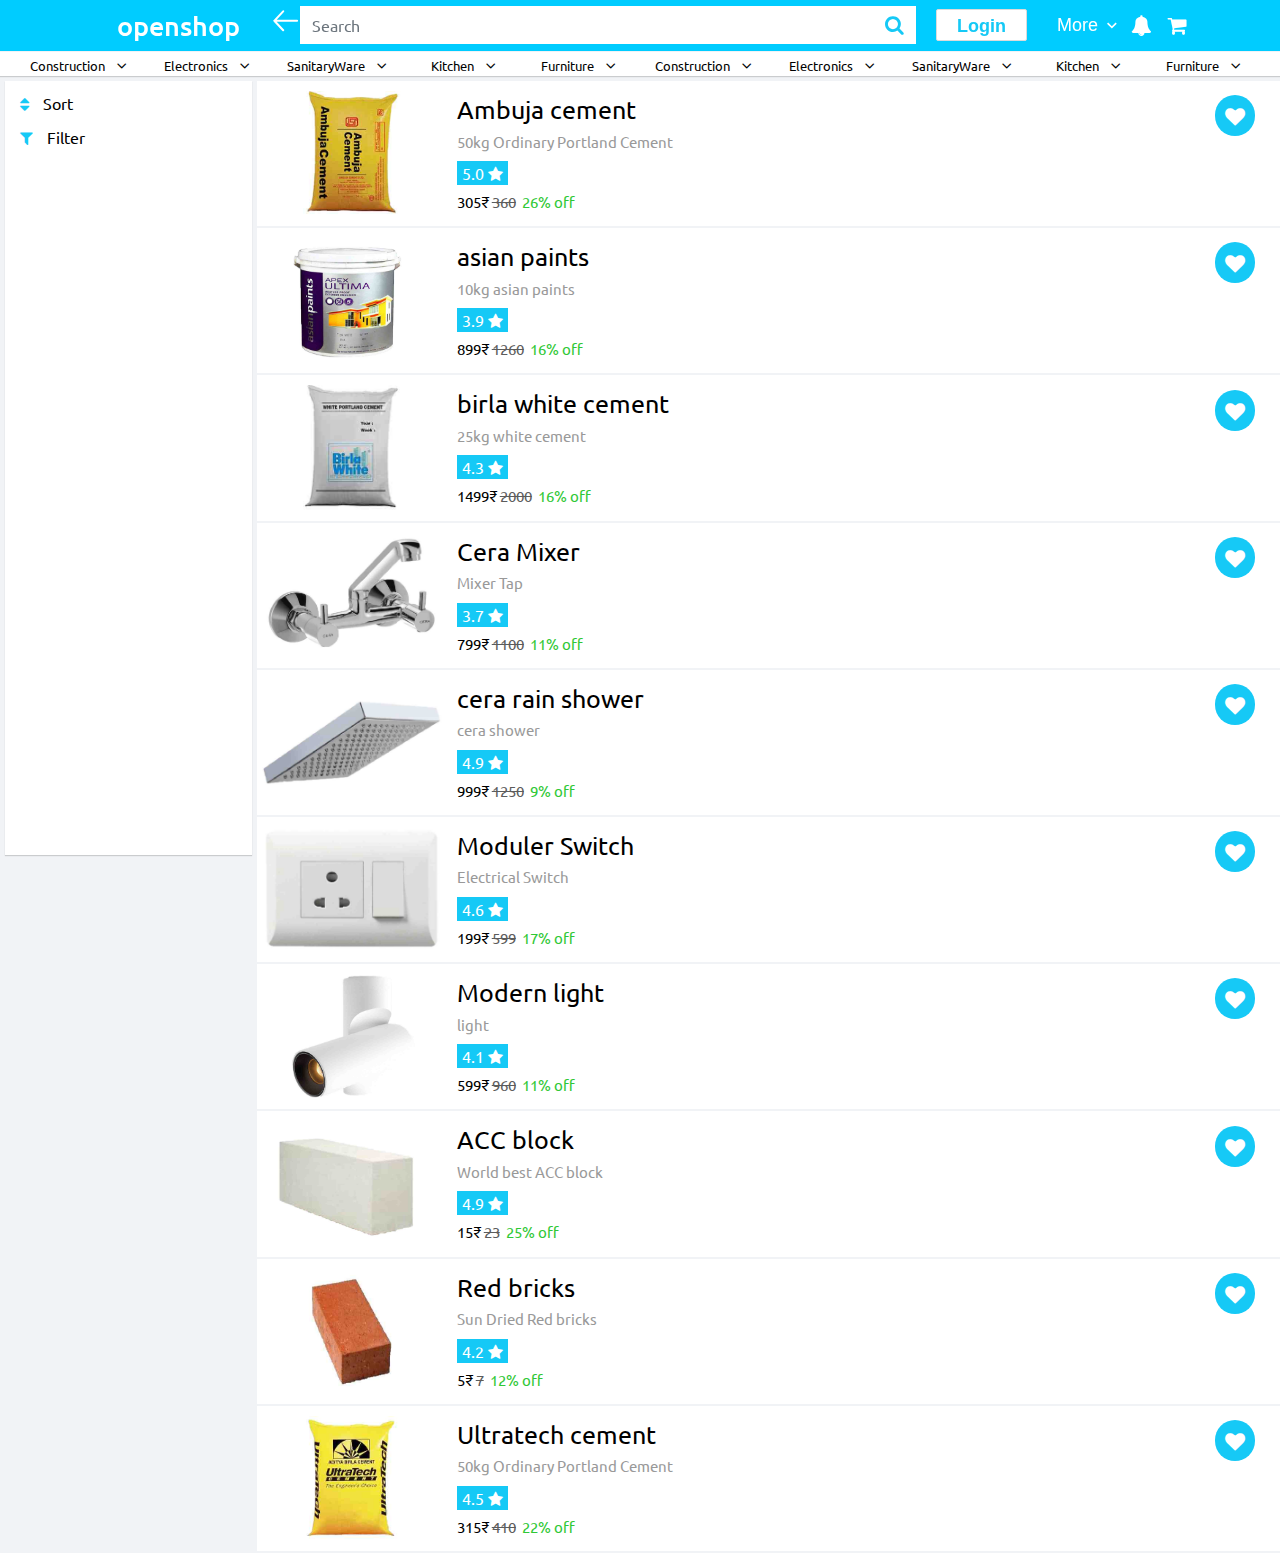
==== commit 8e98457f: "Update search_product.html" ====
--- a/search_product.html
+++ b/search_product.html
@@ -12,10 +12,16 @@
     <script src="https://ajax.googleapis.com/ajax/libs/jquery/3.5.1/jquery.min.js"></script>
     <script src="https://cdnjs.cloudflare.com/ajax/libs/popper.js/1.16.0/umd/popper.min.js"></script>
     <script src="https://maxcdn.bootstrapcdn.com/bootstrap/4.5.2/js/bootstrap.min.js"></script>
+    
     <!--font awesome icon-->
+
     <link rel="stylesheet" href="https://cdnjs.cloudflare.com/ajax/libs/font-awesome/4.7.0/css/font-awesome.min.css"
-        integrity="sha512-SfTiTlX6kk+qitfevl/7LibUOeJWlt9rbyDn92a1DqWOw9vWG2MFoays0sgObmWazO5BQPiFucnnEAjpAB+/Sw=="
-        crossorigin="anonymous" />
+    integrity="sha512-SfTiTlX6kk+qitfevl/7LibUOeJWlt9rbyDn92a1DqWOw9vWG2MFoays0sgObmWazO5BQPiFucnnEAjpAB+/Sw=="
+    crossorigin="anonymous" />
+
+    <!--bootstrap icon-->
+    <link rel="stylesheet" href="https://cdn.jsdelivr.net/npm/bootstrap-icons@1.4.0/font/bootstrap-icons.css">
+
 
     <!-- google font style-->
     <link rel="preconnect" href="https://fonts.gstatic.com">
@@ -25,7 +31,7 @@
     <link rel="stylesheet" href="css\style.css">
     <link rel="stylesheet" href="css/search_page_style.css">
 
-    <title>e-commerce</title>
+    <title>search product | openshop | india's largest construction raw material e-commerce site</title>
     <!-- page icon-->
     <!--<link rel="shortcut icon" href='images\person-male.jpg'>-->
 
@@ -51,108 +57,6 @@
 
                     <div class="l-navbar">
 
-
-                        <div class="nav-item2">
-                            <a href="" class="d-flex">
-                                <div class="userimage">
-                                    <yt-img-shadow id="avatar" width="48"
-                                        class="style-scope ytd-rich-grid-media no-transition"
-                                        style="background-color: transparent;" loaded="">
-                                        <!--css-build:shady--><img id="img" class="style-scope yt-img-shadow" alt=""
-                                            width="48" src="images/User image/person-male.jpg">
-                                    </yt-img-shadow>
-                                </div>
-                                <p href="#">Login & Signup</p>
-                                <!--<p href="#">user name</p>-->
-                            </a>
-                        </div>
-
-                        <ul class="l-navbar-2">
-                            <li class="nav-item1">
-                                <a href="index.html">
-                                    <p class="dropdown-item" href="#"><i class="fa fa-home"></i>Home</p>
-                                </a>
-                                <a href="#">
-                                    <p class="dropdown-item" href="#"><i class="fa fa-user-circle"></i>My Account</p>
-                                </a>
-                                <a href="#">
-                                    <p class="dropdown-item" href="#"><i class="fa fa-archive"></i>Orders</p>
-                                </a>
-                                <a href="#">
-                                    <p class="dropdown-item" href="#"><i class="fa fa-heart"></i>Wishlist</p>
-                                </a>
-                                <a href="#">
-                                    <p class="dropdown-item" href="#"><i class="fa fa-shopping-cart"></i>Cart</p>
-                                </a>
-                                <a href="#">
-                                    <div class="hr1">
-                                        <hr>
-                                    </div>
-                            </li>
-
-                            <li class="nav-item1">
-                                <p class="explore-m">Explore</p>
-                                <a href="#">
-                                    <p class="dropdown-item" href="#">Top Categories</p>
-                                </a>
-                                <a href="#">
-                                    <p class="dropdown-item" href="#">Today's Deals</p>
-                                </a>
-                                <div class="hr1">
-                                    <hr>
-                                </div>
-                            </li>
-
-                            <li class="nav-item1">
-                                <!-- full screen button -->
-                                <a href="#" onclick="openfullscreen()">
-                                    <p class="dropdown-item full_screen" href="#"><i class="fa fa-arrows-alt"
-                                            aria-hidden="true"></i>Fullscreen</p>
-                                </a>
-
-                                <!-- close screen button -->
-
-                                <a href="#" onclick="closefullscreen()">
-                                    <p class="dropdown-item close_screen" href="#"><i class="fa fa-compress"
-                                            aria-hidden="true"></i>Exitfullscreen</p>
-                                </a>
-
-                                <a href="#">
-                                    <p class="dropdown-item" href="#"><i class="fa fa-bell"
-                                            aria-hidden="true"></i>Notification</p>
-                                </a>
-                                <a href="#">
-                                    <p class="dropdown-item" href="#"><i class="fa fa-map" aria-hidden="true"></i>Select
-                                        your address</p>
-                                </a>
-                                <div class="hr1">
-                                    <hr>
-                                </div>
-                            </li>
-
-                            <li class="nav-item1">
-                                <a href="#">
-                                    <p class="dropdown-item" href="#"><i class="fa fa-question"
-                                            aria-hidden="true"></i>24 x 7 Customer
-                                        Care
-                                    </p>
-                                </a>
-                                <a href="#">
-                                    <p class="dropdown-item" href="#"><i class="fa fa-users"
-                                            aria-hidden="true"></i>About Us</p>
-                                </a>
-
-                                <div class="hr1">
-                                    <hr>
-                                </div>
-                                <a href="">
-                                    <p class="dropdown-item" href="#"><i class="fa fa-user-circle"></i>Log Out</p>
-                                </a>
-                                <br>
-                                <br>
-                            </li>
-                        </ul>
-
                     </div>
             </nav>
         </div>
@@ -170,7 +74,7 @@
                     <div class="line"></div>
                 </div>
 
-                <a class="navbar-brand text-lowercase" href="#">e-commerce</a>
+                <a class="navbar-brand text-lowercase" href="#">openshop</a>
 
                 <!--icon start-->
                 <div class="main-nav">
@@ -190,14 +94,19 @@
 
 
                 <div class=" input-group mb-3 search">
-                    <div class="burger-1">
+                    <div class="burger-1 bur-1">
                         <div class="line-1"></div>
                         <div class="line-1"></div>
                         <div class="line-1"></div>
                     </div>
 
+                    <a class="back_arrow_box" onclick="back_page()">
+                        
+                        <svg width="28" height="22" viewBox="0 0 19 16" xmlns="http://www.w3.org/2000/svg"><path d="M17.556 7.847H1M7.45 1L1 7.877l6.45 6.817" stroke="#fff" stroke-width="1.5" stroke-linecap="round" stroke-linejoin="round" fill="none"></path></svg>
+                    </a>
+
                     <input type="text" class="form-control comment-2" id="myInput" onkeyup="getsearchvalue()"
-                        placeholder="Search">
+                        placeholder="Search" autocomplete="off">
                     <div class="can1">
 
                         <svg focusable="false" onclick="clearsearch()" xmlns="http://www.w3.org/2000/svg" width="34"
@@ -1982,7 +1891,7 @@
                     <div href="#" class="product_search_main_show">
 
 
-                        <a href="product_viwer.html">
+                        <a href="Ambuja Cement.html">
                             <div class="search_product_view_box">
 
                                 <div class="product_img_box">
@@ -1991,15 +1900,15 @@
 
                                 <div class="search_product_detail_box">
                                     <div class="product_name_box">
-                                        <a href="product_viwer.html">Ambuja cement</a>
+                                        <a href="Ambuja Cement.html">Ambuja cement</a>
                                     </div>
 
                                     <div class="product_detail_box">
-                                        <a href="product_viwer.html">50kg Ordinary Portland Cement</a>
+                                        <a href="Ambuja Cement.html">50kg Ordinary Portland Cement</a>
                                     </div>
 
                                     <div class="product_rating_box">
-                                        <a href="product_viwer.html">5.0 <i class="fa fa-star"></i> </a>
+                                        <a href="Ambuja Cement.html">5.0 <i class="fa fa-star"></i> </a>
                                     </div>
 
                                     <div class="product_price_box">
@@ -2015,29 +1924,28 @@
                             </div>
                         </a>
 
-
-                        <a href="#">
+                        <a href="asianpaints.html">
                             <div class="search_product_view_box">
 
                                 <div class="product_img_box">
-                                    <img src="images/Products/Product small/cera brass.jpg" alt="">
+                                    <img src="images/Products/Product small/asian paints .jpg" alt="">
                                 </div>
 
                                 <div class="search_product_detail_box">
                                     <div class="product_name_box">
-                                        <a href="#">cera brass</a>
+                                        <a href="asianpaints.html">asian paints</a>
                                     </div>
 
                                     <div class="product_detail_box">
-                                        <a href="#">cera tap</a>
+                                        <a href="asianpaints.html">10kg asian paints</a>
                                     </div>
 
                                     <div class="product_rating_box">
-                                        <a href="#">3.5 <i class="fa fa-star"></i> </a>
+                                        <a href="asianpaints.html">3.9 <i class="fa fa-star"></i> </a>
                                     </div>
 
                                     <div class="product_price_box">
-                                        <p><span class="money">435&#8377 </span> <del class="strike"> 870</del> <span
+                                        <p><span class="money">899&#8377 </span> <del class="strike"> 1260</del> <span
                                                 class="off">16% off</span></p>
                                     </div>
 
@@ -2049,8 +1957,7 @@
                             </div>
                         </a>
 
-
-                        <a href="#">
+                        <a href="birla_white_cement.html">
                             <div class="search_product_view_box">
 
                                 <div class="product_img_box">
@@ -2059,20 +1966,20 @@
 
                                 <div class="search_product_detail_box">
                                     <div class="product_name_box">
-                                        <a href="#">birla white cement</a>
+                                        <a href="birla_white_cement.html">birla white cement</a>
                                     </div>
 
                                     <div class="product_detail_box">
-                                        <a href="#">25kg white cement</a>
+                                        <a href="birla_white_cement.html">25kg white cement</a>
                                     </div>
 
                                     <div class="product_rating_box">
-                                        <a href="#">4.2 <i class="fa fa-star"></i> </a>
+                                        <a href="birla_white_cement.html">4.3 <i class="fa fa-star"></i> </a>
                                     </div>
 
                                     <div class="product_price_box">
-                                        <p><span class="money">625&#8377 </span> <del class="strike"> 890</del> <span
-                                                class="off">19% off</span></p>
+                                        <p><span class="money">1499&#8377 </span> <del class="strike">2000</del> <span
+                                                class="off">16% off</span></p>
                                     </div>
 
                                     <div class="product_wishlist_box">
@@ -2083,6 +1990,137 @@
                             </div>
                         </a>
 
+                        <a href="cera_mixer.html">
+                            <div class="search_product_view_box">
+
+                                <div class="product_img_box">
+                                    <img src="images/Products/Product small/cera pp.jpg" alt="">
+                                </div>
+
+                                <div class="search_product_detail_box">
+                                    <div class="product_name_box">
+                                        <a href="cera_mixer.html">Cera Mixer</a>
+                                    </div>
+
+                                    <div class="product_detail_box">
+                                        <a href="cera_mixer.html">Mixer Tap</a>
+                                    </div>
+
+                                    <div class="product_rating_box">
+                                        <a href="cera_mixer.html">3.7 <i class="fa fa-star"></i> </a>
+                                    </div>
+
+                                    <div class="product_price_box">
+                                        <p><span class="money">799&#8377 </span> <del class="strike">1100</del> <span
+                                                class="off">11% off</span></p>
+                                    </div>
+
+                                    <div class="product_wishlist_box">
+                                        <a href="#"><i class="fa fa-heart"></i> </a>
+                                    </div>
+                                </div>
+
+                            </div>
+                        </a>
+
+                        <a href="cera shower.html">
+                            <div class="search_product_view_box">
+
+                                <div class="product_img_box">
+                                    <img src="images/Products/Product small/rain-shower.jpg" alt="">
+                                </div>
+
+                                <div class="search_product_detail_box">
+                                    <div class="product_name_box">
+                                        <a href="cera shower.html">cera rain shower</a>
+                                    </div>
+
+                                    <div class="product_detail_box">
+                                        <a href="cera shower.html">cera shower</a>
+                                    </div>
+
+                                    <div class="product_rating_box">
+                                        <a href="cera shower.html">4.9 <i class="fa fa-star"></i> </a>
+                                    </div>
+
+                                    <div class="product_price_box">
+                                        <p><span class="money">999&#8377 </span> <del class="strike"> 1250</del> <span
+                                                class="off">9% off</span></p>
+                                    </div>
+
+                                    <div class="product_wishlist_box">
+                                        <a href="#"><i class="fa fa-heart"></i> </a>
+                                    </div>
+                                </div>
+
+                            </div>
+                        </a>
+
+                        <a href="moduler_switch.html">
+                            <div class="search_product_view_box">
+
+                                <div class="product_img_box">
+                                    <img src="images/Products/Product small/moduler switch.jpg" alt="">
+                                </div>
+
+                                <div class="search_product_detail_box">
+                                    <div class="product_name_box">
+                                        <a href="moduler_switch.html">Moduler Switch</a>
+                                    </div>
+
+                                    <div class="product_detail_box">
+                                        <a href="moduler_switch.html">Electrical Switch</a>
+                                    </div>
+
+                                    <div class="product_rating_box">
+                                        <a href="moduler_switch.html">4.6 <i class="fa fa-star"></i> </a>
+                                    </div>
+
+                                    <div class="product_price_box">
+                                        <p><span class="money">199&#8377 </span> <del class="strike"> 599</del> <span
+                                                class="off">17% off</span></p>
+                                    </div>
+
+                                    <div class="product_wishlist_box">
+                                        <a href="#"><i class="fa fa-heart"></i> </a>
+                                    </div>
+                                </div>
+
+                            </div>
+                        </a>
+
+                        <a href="moduler light.html">
+                            <div class="search_product_view_box">
+
+                                <div class="product_img_box">
+                                    <img src="images/Products/Product small/modern-light8s.jpg" alt="">
+                                </div>
+
+                                <div class="search_product_detail_box">
+                                    <div class="product_name_box">
+                                        <a href="moduler light.html">Modern light</a>
+                                    </div>
+
+                                    <div class="product_detail_box">
+                                        <a href="moduler light.html">light</a>
+                                    </div>
+
+                                    <div class="product_rating_box">
+                                        <a href="moduler light.html">4.1 <i class="fa fa-star"></i> </a>
+                                    </div>
+
+                                    <div class="product_price_box">
+                                        <p><span class="money">599&#8377 </span> <del class="strike">960</del> <span
+                                                class="off">11% off</span></p>
+                                    </div>
+
+                                    <div class="product_wishlist_box">
+                                        <a href="#"><i class="fa fa-heart"></i> </a>
+                                    </div>
+                                </div>
+
+                            </div>
+                        </a>
 
                         <a href="#">
                             <div class="search_product_view_box">
@@ -2121,73 +2159,6 @@
                             <div class="search_product_view_box">
 
                                 <div class="product_img_box">
-                                    <img src="images/Products/Product large/asian paints aspira.jpg" alt="">
-                                </div>
-
-                                <div class="search_product_detail_box">
-                                    <div class="product_name_box">
-                                        <a href="#">asian paints aspira</a>
-                                    </div>
-
-                                    <div class="product_detail_box">
-                                        <a href="#">20kg asian paints</a>
-                                    </div>
-
-                                    <div class="product_rating_box">
-                                        <a href="#">3.9 <i class="fa fa-star"></i> </a>
-                                    </div>
-
-                                    <div class="product_price_box">
-                                        <p><span class="money">835&#8377 </span> <del class="strike"> 1370</del> <span
-                                                class="off">23% off</span></p>
-                                    </div>
-
-                                    <div class="product_wishlist_box">
-                                        <a href="#"><i class="fa fa-heart"></i> </a>
-                                    </div>
-                                </div>
-
-                            </div>
-                        </a>
-
-                        <a href="#">
-                            <div class="search_product_view_box">
-
-                                <div class="product_img_box">
-                                    <img src="images/Products/Product small/switch-white.jpg" alt="">
-                                </div>
-
-                                <div class="search_product_detail_box">
-                                    <div class="product_name_box">
-                                        <a href="#">Moduler Switch</a>
-                                    </div>
-
-                                    <div class="product_detail_box">
-                                        <a href="#">new brand</a>
-                                    </div>
-
-                                    <div class="product_rating_box">
-                                        <a href="#">3.8 <i class="fa fa-star"></i> </a>
-                                    </div>
-
-                                    <div class="product_price_box">
-                                        <p><span class="money">135&#8377 </span> <del class="strike"> 270</del> <span
-                                                class="off">11% off</span></p>
-                                    </div>
-
-                                    <div class="product_wishlist_box">
-                                        <a href="#"><i class="fa fa-heart"></i> </a>
-                                    </div>
-                                </div>
-
-                            </div>
-                        </a>
-
-
-                        <a href="#">
-                            <div class="search_product_view_box">
-
-                                <div class="product_img_box">
                                     <img src="images/Products/Product large/red-bricks-small.jpg" alt="">
                                 </div>
 
@@ -2216,41 +2187,6 @@
 
                             </div>
                         </a>
-
-
-                        <a href="#">
-                            <div class="search_product_view_box">
-
-                                <div class="product_img_box">
-                                    <img src="images/Products/Product small/cera pp.jpg" alt="">
-                                </div>
-
-                                <div class="search_product_detail_box">
-                                    <div class="product_name_box">
-                                        <a href="#">Cera Mixer Tap</a>
-                                    </div>
-
-                                    <div class="product_detail_box">
-                                        <a href="#">1 Q Cera Mixer Tap</a>
-                                    </div>
-
-                                    <div class="product_rating_box">
-                                        <a href="#">3.7 <i class="fa fa-star"></i> </a>
-                                    </div>
-
-                                    <div class="product_price_box">
-                                        <p><span class="money">735&#8377 </span> <del class="strike">1270</del> <span
-                                                class="off">26% off</span></p>
-                                    </div>
-
-                                    <div class="product_wishlist_box">
-                                        <a href="#"><i class="fa fa-heart"></i> </a>
-                                    </div>
-                                </div>
-
-                            </div>
-                        </a>
-
 
                         <a href="#">
                             <div class="search_product_view_box">
@@ -2320,4 +2256,4 @@
         crossorigin="anonymous"></script>
 </body>
 
-</html>+</html>
